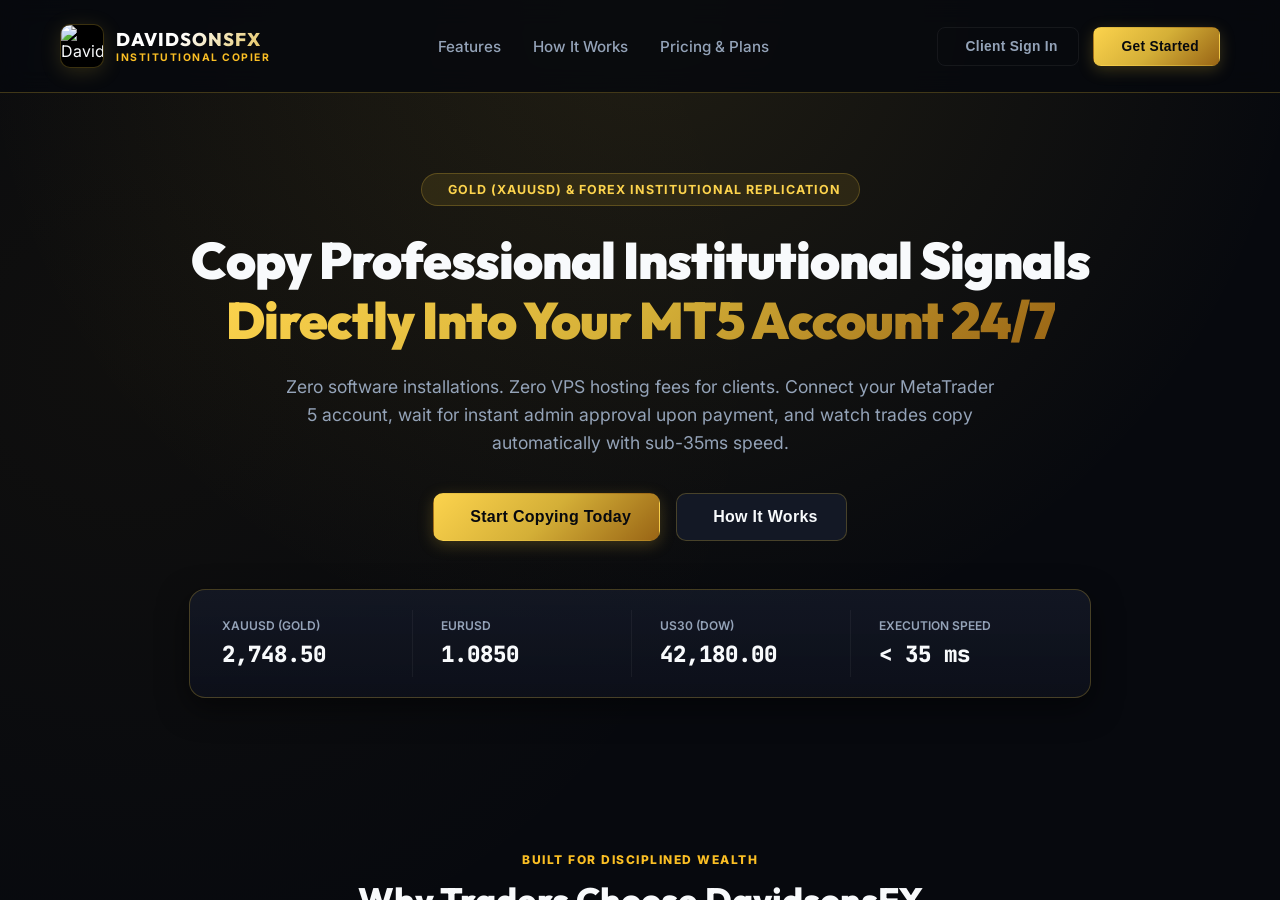
==== index.html @ 26f81b42 "Expose website files at repository root with vercel.json for 1-click Vercel hosting" ====
<!DOCTYPE html>
<html lang="en">
<head>
  <meta charset="UTF-8">
  <meta name="viewport" content="width=device-width, initial-scale=1.0">
  <title>DAVIDSONSFX TRADING COPIER — Institutional Cloud MT5 Copy Trading</title>
  <link rel="icon" type="image/jpeg" href="https://i.postimg.cc/MKxtsFdV/Whats-App-Image-2026-07-01-at-12-51-50.jpg">
  <link rel="stylesheet" href="css/style.css">
  <link rel="preconnect" href="https://fonts.googleapis.com">
  <link rel="preconnect" href="https://fonts.gstatic.com" crossorigin>
  <link href="https://fonts.googleapis.com/css2?family=Inter:wght@300;400;500;600;700&family=Outfit:wght@500;600;700;800;900&family=JetBrains+Mono:wght@400;500;600;700&display=swap" rel="stylesheet">
  <!-- Lucide Icons -->
  <script src="https://unpkg.com/lucide@latest"></script>
</head>
<body>

  <!-- ==================== VIEW 1: PUBLIC LANDING PAGE ==================== -->
  <div id="view-landing" class="page-view active">
    <!-- Navbar -->
    <header class="landing-nav">
      <div class="nav-brand">
        <img src="https://i.postimg.cc/MKxtsFdV/Whats-App-Image-2026-07-01-at-12-51-50.jpg" alt="DavidsonsFX" class="brand-logo-img">
        <div class="brand-text">
          <h2>DAVIDSONSFX</h2>
          <span>INSTITUTIONAL COPIER</span>
        </div>
      </div>
      <div class="nav-links">
        <a href="#features">Features</a>
        <a href="#how-it-works">How It Works</a>
        <a href="#pricing">Pricing & Plans</a>
      </div>
      <div class="nav-auth-actions">
        <button class="btn btn-outline" onclick="openAuthModal('login')">
          <i data-lucide="log-in"></i> Client Sign In
        </button>
        <button class="btn btn-primary" onclick="openAuthModal('register')">
          <i data-lucide="user-plus"></i> Get Started
        </button>
      </div>
    </header>

    <!-- Hero Section -->
    <section class="hero-section">
      <div class="hero-badge">
        <i data-lucide="sparkles"></i> 
        <span>GOLD (XAUUSD) & FOREX INSTITUTIONAL REPLICATION</span>
      </div>
      <h1 class="hero-title">
        Copy Professional Institutional Signals <br>
        <span class="gold-gradient-text">Directly Into Your MT5 Account 24/7</span>
      </h1>
      <p class="hero-subtitle">
        Zero software installations. Zero VPS hosting fees for clients. Connect your MetaTrader 5 account, wait for instant admin approval upon payment, and watch trades copy automatically with sub-35ms speed.
      </p>

      <div class="hero-cta-group">
        <button class="btn btn-primary btn-lg" onclick="openAuthModal('register')">
          <i data-lucide="zap"></i> Start Copying Today
        </button>
        <button class="btn btn-secondary btn-lg" onclick="document.getElementById('how-it-works').scrollIntoView({behavior: 'smooth'})">
          <i data-lucide="info"></i> How It Works
        </button>
      </div>

      <!-- Live Gold & Forex Bar -->
      <div class="landing-ticker">
        <div class="ticker-box">
          <span class="ticker-label text-gold">XAUUSD (GOLD)</span>
          <span class="ticker-val" id="landing-gold">2,748.50</span>
        </div>
        <div class="ticker-box">
          <span class="ticker-label">EURUSD</span>
          <span class="ticker-val" id="landing-eur">1.0850</span>
        </div>
        <div class="ticker-box">
          <span class="ticker-label">US30 (DOW)</span>
          <span class="ticker-val" id="landing-us30">42,180.00</span>
        </div>
        <div class="ticker-box">
          <span class="ticker-label">EXECUTION SPEED</span>
          <span class="ticker-val text-emerald">&lt; 35 ms</span>
        </div>
      </div>
    </section>

    <!-- Features Section -->
    <section id="features" class="landing-section">
      <div class="section-header">
        <span class="section-tag">BUILT FOR DISCIPLINED WEALTH</span>
        <h2>Why Traders Choose DavidsonsFX Copier</h2>
        <p>Institutional execution standards tailored for private subscribers and VIP traders.</p>
      </div>

      <div class="features-grid">
        <div class="feature-card">
          <div class="feature-icon gold"><i data-lucide="crosshair"></i></div>
          <h3>Gold (XAUUSD) Specialization</h3>
          <p>Master trades engineered on Smart Money Concepts (SMC), institutional liquidity grabs, and London/NY high-volume session sweeps.</p>
        </div>

        <div class="feature-card">
          <div class="feature-icon emerald"><i data-lucide="cloud-lightning"></i></div>
          <h3>100% Zero-Install Cloud</h3>
          <p>No need to keep your laptop or phone on. Our cloud engine maintains 24/7 direct socket execution with your broker terminal.</p>
        </div>

        <div class="feature-card">
          <div class="feature-icon cyan"><i data-lucide="shield-check"></i></div>
          <h3>AES-256 Military Encryption</h3>
          <p>Your trading credentials are encrypted with AES-256 Fernet GCM. Your passwords remain confidential and strictly protected at rest.</p>
        </div>

        <div class="feature-card">
          <div class="feature-icon purple"><i data-lucide="sliders"></i></div>
          <h3>Proportional Lot Risk</h3>
          <p>Automatic balance-ratio and equity-ratio scaling. Whether you have $200 or $50,000, lot sizes scale proportionally to protect capital.</p>
        </div>
      </div>
    </section>

    <!-- How It Works Section -->
    <section id="how-it-works" class="landing-section bg-alt">
      <div class="section-header">
        <span class="section-tag">SIMPLE 3-STEP JOURNEY</span>
        <h2>How to Connect & Begin Copying</h2>
      </div>

      <div class="steps-grid">
        <div class="step-card">
          <div class="step-num">01</div>
          <h3>Create Your Account</h3>
          <p>Register on the DavidsonsFX Copier portal with your email and phone or Telegram handle.</p>
        </div>

        <div class="step-card">
          <div class="step-num">02</div>
          <h3>Submit MT5 & Payment</h3>
          <p>Enter your MT5 Login number, broker server, and your payment transaction reference (M-Pesa / USDT / Card).</p>
        </div>

        <div class="step-card">
          <div class="step-num">03</div>
          <h3>Admin Approval & Live Copy</h3>
          <p>Admin confirms your payment, binds your account to the Master, and copying starts instantly!</p>
        </div>
      </div>
    </section>

    <!-- Pricing Section -->
    <section id="pricing" class="landing-section">
      <div class="section-header">
        <span class="section-tag">TRANSPARENT SUBSCRIPTION</span>
        <h2>VIP Copier Access Plans</h2>
      </div>

      <div class="pricing-grid">
        <div class="pricing-card">
          <div class="pricing-badge">POPULAR</div>
          <h3>Monthly VIP Pass</h3>
          <div class="price-amount">$50 <span>/ month</span></div>
          <p class="price-desc">Full 24/7 cloud trade replication on Gold and major FX pairs.</p>
          <ul class="price-features">
            <li><i data-lucide="check"></i> 1 Live MT5 Trading Account</li>
            <li><i data-lucide="check"></i> Sub-35ms Ultra Low Latency</li>
            <li><i data-lucide="check"></i> Automated Proportional Equity Sizing</li>
            <li><i data-lucide="check"></i> Stop Loss & Take Profit Synchronization</li>
            <li><i data-lucide="check"></i> Priority Telegram Support</li>
          </ul>
          <button class="btn btn-primary btn-block" onclick="openAuthModal('register')">
            Subscribe & Connect Account
          </button>
        </div>
      </div>
    </section>

    <!-- Footer -->
    <footer class="landing-footer">
      <div class="footer-content" style="display: flex; align-items: center; justify-content: center; gap: 12px; flex-wrap: wrap;">
        <img src="https://i.postimg.cc/MKxtsFdV/Whats-App-Image-2026-07-01-at-12-51-50.jpg" alt="DavidsonsFX" style="width: 28px; height: 28px; border-radius: 50%; border: 1px solid var(--border-gold); object-fit: cover;">
        <p>&copy; 2026 DAVIDSONSFX TRADING. All rights reserved. High-Speed Cloud MT5 Trade Copier.</p>
      </div>
    </footer>
  </div>

  <!-- ==================== VIEW 2: AUTHENTICATED PORTAL (CLIENT & ADMIN) ==================== -->
  <div id="view-dashboard" class="page-view">
    <div class="app-container">
      <!-- Sidebar Navigation -->
      <aside class="sidebar">
        <div class="brand">
          <img src="https://i.postimg.cc/MKxtsFdV/Whats-App-Image-2026-07-01-at-12-51-50.jpg" alt="DavidsonsFX" class="brand-logo-img">
          <div class="brand-text">
            <h2>DAVIDSONSFX</h2>
            <span id="role-badge-text">PORTAL</span>
          </div>
        </div>

        <div class="vip-badge-pill" id="sidebar-pill">
          <i data-lucide="shield-check"></i>
          <span id="sidebar-pill-text">VIP SUBSCRIBER</span>
        </div>

        <!-- Dynamic Menu Items -->
        <nav class="nav-menu" id="nav-menu-container">
          <!-- Populated by JS based on role (Admin vs Client) -->
        </nav>

        <div class="server-status-card">
          <div class="status-indicator">
            <span class="pulse-dot" id="ws-pulse"></span>
            <span id="ws-status-text">Cloud Engine Online</span>
          </div>
          <div class="latency-stat">
            <span>User:</span>
            <strong id="user-display-name">--</strong>
          </div>
          <button class="btn-sm btn-outline mt-2" onclick="logoutUser()">
            <i data-lucide="log-out"></i> Sign Out
          </button>
        </div>
      </aside>

      <!-- Main Dashboard Content -->
      <main class="main-content">
        <!-- Live Market Ticker -->
        <div class="gold-ticker-bar">
          <div class="ticker-item">
            <span class="ticker-sym text-gold">XAUUSD</span>
            <span class="ticker-price ticker-highlight" id="ticker-gold">--</span>
          </div>
          <div class="ticker-item">
            <span class="ticker-sym">EURUSD</span>
            <span class="ticker-price" id="ticker-eur">--</span>
          </div>
          <div class="ticker-item">
            <span class="ticker-sym">US30</span>
            <span class="ticker-price" id="ticker-us30">--</span>
          </div>
          <div class="ticker-item" style="margin-left: auto;">
            <span class="badge badge-gold" id="portal-role-tag">CLIENT ACCOUNT</span>
          </div>
        </div>

        <!-- Dynamic Top Header -->
        <header class="top-header">
          <div class="page-title">
            <h1 id="page-title-text">Trading Copier Dashboard</h1>
            <p id="page-subtitle-text">Manage your connected MT5 account and live performance</p>
          </div>
          <div class="header-actions" id="header-actions-container">
            <!-- Populated dynamically -->
          </div>
        </header>

        <!-- ==================== CLIENT SPECIFIC TAB ==================== -->
        <section class="tab-pane active" id="tab-client-home">
          <!-- Pending Approval Alert (Shown when account is submitted and awaiting payment/admin approval) -->
          <div class="alert-banner amber" id="client-pending-banner" style="display: none;">
            <div class="alert-icon"><i data-lucide="clock"></i></div>
            <div class="alert-body">
              <h4>Account Awaiting Admin Approval & Payment Verification</h4>
              <p>Your MT5 trading account has been registered and is pending approval by DavidsonsFX Admin. Copying will activate automatically as soon as payment is verified.</p>
              <div class="payment-instructions">
                <strong>Accepted Payment Methods:</strong>
                <span>M-Pesa / Tigo Pesa: <code>+255 7XX XXX XXX</code></span>
                <span>USDT (TRC-20): <code>TXxxxxxxxxxxxxxxxxxxxxxxxxxxxx</code></span>
              </div>
            </div>
          </div>

          <!-- Active Approved Banner (Shown when live) -->
          <div class="alert-banner emerald" id="client-active-banner" style="display: none;">
            <div class="alert-icon"><i data-lucide="check-circle-2"></i></div>
            <div class="alert-body">
              <h4>Live Copying Active</h4>
              <p>Your MT5 account is verified, approved, and actively replicating trades from the Master Signal Provider 24/7.</p>
            </div>
          </div>

          <!-- Client Account Status Card -->
          <div class="content-row">
            <div class="panel flex-2">
              <div class="panel-header">
                <div class="panel-title">
                  <i data-lucide="wallet"></i>
                  <h3>My Connected MT5 Trading Account</h3>
                </div>
                <button class="btn btn-primary btn-sm" id="btn-client-connect" onclick="openAddAccountModal()">
                  <i data-lucide="link"></i> Connect MT5 Account
                </button>
              </div>

              <div id="client-account-details">
                <p class="text-muted py-4 text-center">No trading account connected yet. Click <strong>"Connect MT5 Account"</strong> above to start.</p>
              </div>
            </div>

            <!-- Client Risk Settings Summary -->
            <div class="panel flex-1">
              <div class="panel-header">
                <div class="panel-title">
                  <i data-lucide="shield"></i>
                  <h3>Risk Protection</h3>
                </div>
              </div>
              <div class="risk-info-list" id="client-risk-summary">
                <div class="risk-info-item">
                  <span>Risk Mode</span>
                  <strong class="text-gold">Proportional Equity Ratio</strong>
                </div>
                <div class="risk-info-item">
                  <span>Max Slippage</span>
                  <strong>3.0 Pips</strong>
                </div>
                <div class="risk-info-item">
                  <span>Max Spread</span>
                  <strong>5.0 Pips</strong>
                </div>
                <div class="risk-info-item">
                  <span>Status</span>
                  <strong id="client-status-pill" class="text-muted">Not Connected</strong>
                </div>
              </div>
            </div>
          </div>

          <!-- Client Recent Copied Trades -->
          <div class="panel mt-4">
            <div class="panel-header">
              <div class="panel-title">
                <i data-lucide="arrow-left-right"></i>
                <h3>My Replicated Trades</h3>
              </div>
              <button class="btn-sm btn-outline" onclick="loadActivePositions()">Refresh</button>
            </div>
            <div class="table-responsive">
              <table class="data-table">
                <thead>
                  <tr>
                    <th>Ticket</th>
                    <th>Symbol</th>
                    <th>Type</th>
                    <th>Volume</th>
                    <th>Open Price</th>
                    <th>Open Time</th>
                    <th>Status</th>
                  </tr>
                </thead>
                <tbody id="tbody-client-trades">
                  <tr><td colspan="7" class="text-center text-muted py-4">No active open positions.</td></tr>
                </tbody>
              </table>
            </div>
          </div>
        </section>

        <!-- ==================== ADMIN SPECIFIC TABS ==================== -->
        <!-- ADMIN TAB: PENDING APPROVALS QUEUE -->
        <section class="tab-pane" id="tab-admin-pending">
          <div class="panel">
            <div class="panel-header">
              <div class="panel-title">
                <i data-lucide="user-check"></i>
                <h3>Pending Subscriber Approval Queue</h3>
              </div>
              <button class="btn-sm btn-outline" onclick="loadPendingAccounts()">Refresh Queue</button>
            </div>
            <p class="panel-subtitle">
              Subscribers who have registered and submitted their MT5 account credentials with payment references. Review and click <strong>"Approve & Connect"</strong> to activate live trade copying.
            </p>
            <div class="table-responsive">
              <table class="data-table">
                <thead>
                  <tr>
                    <th>Client Name / Label</th>
                    <th>MT5 Login</th>
                    <th>Server</th>
                    <th>Payment Method</th>
                    <th>Payment Reference / TxID</th>
                    <th>Telegram / Contact</th>
                    <th>Balance</th>
                    <th>Action</th>
                  </tr>
                </thead>
                <tbody id="tbody-admin-pending">
                  <tr><td colspan="8" class="text-center text-muted py-4">No pending accounts in queue.</td></tr>
                </tbody>
              </table>
            </div>
          </div>
        </section>

        <!-- ADMIN TAB: ALL FOLLOWERS -->
        <section class="tab-pane" id="tab-admin-followers">
          <div class="panel">
            <div class="panel-header">
              <div class="panel-title">
                <i data-lucide="users"></i>
                <h3>All Follower MT5 Accounts</h3>
              </div>
              <button class="btn btn-primary" onclick="openAddAccountModal()">
                <i data-lucide="plus"></i> Add Account Directly
              </button>
            </div>
            <div class="table-responsive">
              <table class="data-table">
                <thead>
                  <tr>
                    <th>Account Label</th>
                    <th>MT5 Login</th>
                    <th>Server</th>
                    <th>Balance / Equity</th>
                    <th>Approval Status</th>
                    <th>Connection</th>
                    <th>Actions</th>
                  </tr>
                </thead>
                <tbody id="tbody-admin-followers">
                  <tr><td colspan="7" class="text-center text-muted py-4">Loading accounts...</td></tr>
                </tbody>
              </table>
            </div>
          </div>
        </section>

        <!-- ADMIN TAB: MASTER ACCOUNTS -->
        <section class="tab-pane" id="tab-admin-master">
          <div class="panel">
            <div class="panel-header">
              <div class="panel-title">
                <i data-lucide="award"></i>
                <h3>Master Signal Provider Account</h3>
              </div>
              <button class="btn btn-primary" onclick="openAddMasterModal()">
                <i data-lucide="plus"></i> Register Master MT5
              </button>
            </div>
            <div class="table-responsive">
              <table class="data-table">
                <thead>
                  <tr>
                    <th>Master Name</th>
                    <th>Login</th>
                    <th>Server</th>
                    <th>Balance</th>
                    <th>Equity</th>
                    <th>Status</th>
                    <th>Actions</th>
                  </tr>
                </thead>
                <tbody id="tbody-admin-master">
                  <tr><td colspan="7" class="text-center text-muted py-4">No master registered.</td></tr>
                </tbody>
              </table>
            </div>
          </div>
        </section>

        <!-- ADMIN TAB: AUDIT LOGS -->
        <section class="tab-pane" id="tab-admin-logs">
          <div class="panel">
            <div class="panel-header">
              <div class="panel-title">
                <i data-lucide="activity"></i>
                <h3>Global Execution Audit Trail</h3>
              </div>
              <button class="btn-sm btn-outline" onclick="loadTradeLogs()">Refresh Logs</button>
            </div>
            <div class="table-responsive">
              <table class="data-table">
                <thead>
                  <tr>
                    <th>Time</th>
                    <th>Master #</th>
                    <th>Slave #</th>
                    <th>Action</th>
                    <th>Symbol</th>
                    <th>Master Lot</th>
                    <th>Slave Lot</th>
                    <th>Latency</th>
                    <th>Slippage</th>
                    <th>Status</th>
                  </tr>
                </thead>
                <tbody id="tbody-trade-logs">
                  <tr><td colspan="10" class="text-center text-muted py-4">No trade logs recorded yet.</td></tr>
                </tbody>
              </table>
            </div>
          </div>
        </section>
      </main>
    </div>
  </div>

  <!-- ==================== MODAL: AUTH (LOGIN / REGISTER) ==================== -->
  <div class="modal-backdrop" id="modal-auth">
    <div class="modal">
      <div class="modal-header" style="flex-direction: column; align-items: center; position: relative; text-align: center; padding-top: 1.5rem;">
        <button class="modal-close" onclick="closeAuthModal()" style="position: absolute; right: 1rem; top: 1rem;">&times;</button>
        <img src="https://i.postimg.cc/MKxtsFdV/Whats-App-Image-2026-07-01-at-12-51-50.jpg" alt="DavidsonsFX Logo" style="width: 58px; height: 58px; border-radius: 12px; object-fit: cover; border: 2px solid var(--border-gold); box-shadow: var(--shadow-gold); margin-bottom: 8px;">
        <h3 id="auth-modal-title" style="margin: 0; font-family: var(--font-heading); font-size: 1.25rem;">Subscriber Sign In</h3>
      </div>

      <div class="auth-tabs">
        <button class="auth-tab-btn active" id="tab-btn-login" onclick="switchAuthTab('login')">Sign In</button>
        <button class="auth-tab-btn" id="tab-btn-register" onclick="switchAuthTab('register')">Create Account</button>
      </div>

      <!-- Login Form -->
      <form id="form-login" onsubmit="handleLoginSubmit(event)">
        <div class="modal-body">
          <div class="form-group">
            <label>Username</label>
            <input type="text" id="login-username" class="form-control" placeholder="Enter your username" required>
          </div>
          <div class="form-group">
            <label>Password</label>
            <input type="password" id="login-password" class="form-control" placeholder="Enter your password" required>
          </div>
        </div>
        <div class="modal-footer">
          <button type="submit" class="btn btn-primary btn-block" id="btn-login-submit">
            Sign In to Dashboard
          </button>
        </div>
      </form>

      <!-- Register Form -->
      <form id="form-register" style="display: none;" onsubmit="handleRegisterSubmit(event)">
        <div class="modal-body">
          <div class="form-group">
            <label>Full Name</label>
            <input type="text" id="reg-fullname" class="form-control" placeholder="e.g. John Davidson" required>
          </div>
          <div class="form-group">
            <label>Email Address</label>
            <input type="email" id="reg-email" class="form-control" placeholder="john@example.com" required>
          </div>
          <div class="form-group">
            <label>Username</label>
            <input type="text" id="reg-username" class="form-control" placeholder="Choose a username" required>
          </div>
          <div class="form-row">
            <div class="form-group">
              <label>Phone / WhatsApp</label>
              <input type="text" id="reg-phone" class="form-control" placeholder="+255 7XX XXX XXX">
            </div>
            <div class="form-group">
              <label>Telegram Handle</label>
              <input type="text" id="reg-telegram" class="form-control" placeholder="@username">
            </div>
          </div>
          <div class="form-group">
            <label>Password</label>
            <input type="password" id="reg-password" class="form-control" placeholder="Create a strong password" required>
          </div>
        </div>
        <div class="modal-footer">
          <button type="submit" class="btn btn-primary btn-block" id="btn-register-submit">
            Create Account & Proceed
          </button>
        </div>
      </form>
    </div>
  </div>

  <!-- ==================== MODAL: CONNECT FOLLOWER MT5 ACCOUNT ==================== -->
  <div class="modal-backdrop" id="modal-add-account">
    <div class="modal modal-lg">
      <div class="modal-header">
        <h3>Connect Your MetaTrader 5 Account</h3>
        <button class="modal-close" onclick="closeAddAccountModal()">&times;</button>
      </div>
      <form id="form-add-account" onsubmit="submitAddAccount(event)">
        <div class="modal-body">
          <div class="form-row">
            <div class="form-group">
              <label>Account Label</label>
              <input type="text" id="acc-name" class="form-control" placeholder="e.g. Exness Gold VIP" required>
            </div>
            <div class="form-group">
              <label>MT5 Login Number</label>
              <input type="number" id="acc-login" class="form-control" placeholder="e.g. 50123456" required>
            </div>
          </div>

          <div class="form-row">
            <div class="form-group">
              <label>MT5 Master Password</label>
              <input type="password" id="acc-password" class="form-control" placeholder="Trading password" required>
              <small class="form-hint">Stored with AES-256 Fernet GCM encryption.</small>
            </div>
            <div class="form-group">
              <label>Broker Server Name</label>
              <input type="text" id="acc-server" class="form-control" placeholder="e.g. Exness-Real7" required>
            </div>
          </div>

          <hr style="border-color: var(--border-gold); margin: 6px 0;">

          <!-- Payment Verification Details -->
          <div class="form-row">
            <div class="form-group">
              <label>Payment Method Used</label>
              <select id="acc-payment-method" class="form-control">
                <option value="M-Pesa">M-Pesa / Mobile Money</option>
                <option value="Tigo Pesa">Tigo Pesa</option>
                <option value="USDT TRC20">USDT (TRC-20)</option>
                <option value="Bank Transfer">Direct Bank Transfer</option>
                <option value="Admin Exemption">Admin Free / VIP Exemption</option>
              </select>
            </div>
            <div class="form-group">
              <label>Payment Reference / Transaction ID</label>
              <input type="text" id="acc-payment-ref" class="form-control" placeholder="e.g. 9JA2847529 or TxID" required>
              <small class="form-hint">Admin will verify this code to activate copying.</small>
            </div>
          </div>

          <div class="form-group">
            <label>Telegram Handle (for instant approval notification)</label>
            <input type="text" id="acc-telegram" class="form-control" placeholder="@yourusername">
          </div>
        </div>
        <div class="modal-footer">
          <button type="button" class="btn btn-outline" onclick="closeAddAccountModal()">Cancel</button>
          <button type="submit" class="btn btn-primary" id="btn-save-account">
            <i data-lucide="send"></i> Submit Account for Approval
          </button>
        </div>
      </form>
    </div>
  </div>

  <!-- ==================== MODAL: ADD MASTER MT5 ACCOUNT ==================== -->
  <div class="modal-backdrop" id="modal-add-master">
    <div class="modal">
      <div class="modal-header">
        <h3>Register Master MT5 Account</h3>
        <button class="modal-close" onclick="closeAddMasterModal()">&times;</button>
      </div>
      <form id="form-add-master" onsubmit="submitAddMaster(event)">
        <div class="modal-body">
          <div class="form-group">
            <label>Master Provider Name</label>
            <input type="text" id="master-name" class="form-control" placeholder="e.g. DavidsonsFX Primary Gold" required>
          </div>
          <div class="form-group">
            <label>Master MT5 Login Number</label>
            <input type="number" id="master-login" class="form-control" placeholder="e.g. 10293847" required>
          </div>
          <div class="form-group">
            <label>Master Trading Password (Optional for live balance sync)</label>
            <input type="password" id="master-password" class="form-control" placeholder="Leave blank if using EA signal only">
          </div>
          <div class="form-group">
            <label>Broker Server Name</label>
            <input type="text" id="master-server" class="form-control" placeholder="e.g. Exness-Real7" required>
          </div>
        </div>
        <div class="modal-footer">
          <button type="button" class="btn btn-outline" onclick="closeAddMasterModal()">Cancel</button>
          <button type="submit" class="btn btn-primary" id="btn-save-master">
            <i data-lucide="check"></i> Save Master Account
          </button>
        </div>
      </form>
    </div>
  </div>

  <!-- ==================== MODAL: RISK SETTINGS ==================== -->
  <div class="modal-backdrop" id="modal-settings">
    <div class="modal modal-lg">
      <div class="modal-header">
        <h3>DavidsonsFX Risk Settings</h3>
        <button class="modal-close" onclick="closeSettingsModal()">&times;</button>
      </div>
      <form id="form-copier-settings" onsubmit="submitSettings(event)">
        <input type="hidden" id="setting-slave-id">
        <div class="modal-body">
          <div class="form-row">
            <div class="form-group">
              <label>Risk Mode</label>
              <select id="set-risk-mode" class="form-control">
                <option value="EQUITY_RATIO">Proportional Equity Ratio (Recommended)</option>
                <option value="BALANCE_RATIO">Proportional Balance Ratio</option>
                <option value="LOT_MULTIPLIER">Lot Multiplier</option>
                <option value="FIXED_LOT">Fixed Static Lot</option>
                <option value="RISK_PERCENT">Risk Percentage per Trade</option>
              </select>
            </div>
            <div class="form-group">
              <label>Lot Multiplier</label>
              <input type="number" id="set-multiplier" class="form-control" value="1.0" step="0.1">
            </div>
          </div>

          <div class="form-row">
            <div class="form-group">
              <label>Fixed Lot (if Fixed Mode)</label>
              <input type="number" id="set-fixed-lot" class="form-control" value="0.01" step="0.01">
            </div>
            <div class="form-group">
              <label>Max Allowed Lot</label>
              <input type="number" id="set-max-lot" class="form-control" value="20.0" step="0.1">
            </div>
          </div>

          <div class="form-row">
            <div class="form-group">
              <label>Max Slippage (Pips)</label>
              <input type="number" id="set-max-slippage" class="form-control" value="3.0" step="0.1">
            </div>
            <div class="form-group">
              <label>Max Spread (Pips)</label>
              <input type="number" id="set-max-spread" class="form-control" value="5.0" step="0.1">
            </div>
          </div>

          <div class="checkbox-group">
            <label class="checkbox-label">
              <input type="checkbox" id="set-copy-sl" checked>
              <span>Copy Stop Loss</span>
            </label>
            <label class="checkbox-label">
              <input type="checkbox" id="set-copy-tp" checked>
              <span>Copy Take Profit</span>
            </label>
            <label class="checkbox-label">
              <input type="checkbox" id="set-invert">
              <span>Invert Trades (Reverse BUY &harr; SELL)</span>
            </label>
          </div>
        </div>
        <div class="modal-footer">
          <button type="button" class="btn btn-outline" onclick="closeSettingsModal()">Cancel</button>
          <button type="submit" class="btn btn-primary">Save Settings</button>
        </div>
      </form>
    </div>
  </div>

  <script src="js/app.js"></script>
</body>
</html>
---- css/style.css ----
:root {
  /* DavidsonsFX Signature Obsidian & Metallic Gold Palette */
  --bg-main: #07090e;
  --bg-secondary: #0b0e17;
  --bg-sidebar: #0a0d14;
  --bg-card: #101420;
  --bg-card-hover: #151a2a;
  
  --border-subtle: rgba(255, 255, 255, 0.06);
  --border-gold: rgba(212, 175, 55, 0.28);
  --border-gold-bright: rgba(245, 197, 66, 0.6);

  --text-main: #f8fafc;
  --text-muted: #94a3b8;
  --text-dim: #64748b;
  --text-gold: #e6ca65;

  /* Metallic Golds */
  --gold-50: #fffbeb;
  --gold-100: #fef3c7;
  --gold-300: #fcd34d;
  --gold-400: #fbbf24;
  --gold-500: #d4af37;
  --gold-600: #b8860b;
  --gold-700: #92400e;

  /* Gradients */
  --gradient-gold: linear-gradient(135deg, #fcd34d 0%, #d4af37 50%, #996515 100%);
  --gradient-gold-hover: linear-gradient(135deg, #fef08a 0%, #eab308 50%, #a16207 100%);
  --gradient-card: linear-gradient(180deg, rgba(21, 26, 40, 0.8) 0%, rgba(13, 16, 26, 0.95) 100%);
  --gradient-gold-subtle: linear-gradient(135deg, rgba(212, 175, 55, 0.12) 0%, rgba(153, 101, 21, 0.03) 100%);

  /* Trading Status */
  --emerald: #10b981;
  --emerald-bg: rgba(16, 185, 129, 0.12);
  --rose: #f43f5e;
  --rose-bg: rgba(244, 63, 94, 0.12);
  --amber: #f59e0b;
  --cyan: #06b6d4;

  --shadow-gold: 0 4px 20px rgba(212, 175, 55, 0.18);
  --shadow-card: 0 10px 30px rgba(0, 0, 0, 0.5);

  --font-sans: 'Inter', -apple-system, BlinkMacSystemFont, sans-serif;
  --font-heading: 'Outfit', sans-serif;
  --font-mono: 'JetBrains Mono', monospace;
  --radius-sm: 6px;
  --radius: 12px;
  --radius-lg: 16px;
}

* {
  box-sizing: border-box;
  margin: 0;
  padding: 0;
}

body {
  background-color: var(--bg-main);
  background-image: 
    radial-gradient(circle at 15% 15%, rgba(212, 175, 55, 0.05) 0%, transparent 40%),
    radial-gradient(circle at 85% 85%, rgba(184, 134, 11, 0.04) 0%, transparent 40%);
  color: var(--text-main);
  font-family: var(--font-sans);
  height: 100vh;
  overflow: hidden;
  -webkit-font-smoothing: antialiased;
}

.app-container {
  display: flex;
  height: 100vh;
}

/* ==================== SIDEBAR ==================== */
.sidebar {
  width: 270px;
  background-color: var(--bg-sidebar);
  border-right: 1px solid var(--border-gold);
  display: flex;
  flex-direction: column;
  padding: 24px 16px;
  gap: 20px;
  position: relative;
  z-index: 10;
}

.brand {
  display: flex;
  align-items: center;
  gap: 12px;
  padding: 4px 8px 16px 8px;
  border-bottom: 1px solid rgba(212, 175, 55, 0.15);
}

.brand-logo-img {
  width: 44px;
  height: 44px;
  border-radius: 10px;
  object-fit: cover;
  border: 1px solid var(--border-gold);
  box-shadow: var(--shadow-gold);
  background: #000;
}

.brand-icon {
  width: 44px;
  height: 44px;
  background: var(--gradient-gold);
  border-radius: 10px;
  display: flex;
  align-items: center;
  justify-content: center;
  color: #07090e;
  box-shadow: var(--shadow-gold);
  border: 1px solid rgba(255, 255, 255, 0.3);
}

.brand-text h2 {
  font-family: var(--font-heading);
  font-size: 1.15rem;
  font-weight: 800;
  letter-spacing: 1px;
  color: #fff;
  text-transform: uppercase;
  background: linear-gradient(135deg, #ffffff 40%, #e2c054 100%);
  -webkit-background-clip: text;
  -webkit-text-fill-color: transparent;
}

.brand-text span {
  font-size: 0.65rem;
  font-weight: 700;
  color: var(--gold-400);
  letter-spacing: 1.5px;
  text-transform: uppercase;
  display: block;
}

.vip-badge-pill {
  display: inline-flex;
  align-items: center;
  gap: 6px;
  background: rgba(212, 175, 55, 0.1);
  border: 1px solid rgba(212, 175, 55, 0.3);
  color: var(--gold-300);
  padding: 4px 10px;
  border-radius: 20px;
  font-size: 0.7rem;
  font-weight: 600;
  letter-spacing: 0.5px;
  margin: 0 4px;
}

.vip-badge-pill i { width: 12px; height: 12px; }

.nav-menu {
  display: flex;
  flex-direction: column;
  gap: 6px;
  flex: 1;
}

.nav-item {
  display: flex;
  align-items: center;
  gap: 12px;
  padding: 12px 14px;
  background: transparent;
  border: none;
  border-radius: var(--radius);
  color: var(--text-muted);
  font-size: 0.88rem;
  font-weight: 500;
  cursor: pointer;
  transition: all 0.2s ease;
  text-align: left;
}

.nav-item:hover {
  background-color: rgba(212, 175, 55, 0.06);
  color: var(--gold-300);
  transform: translateX(2px);
}

.nav-item.active {
  background: var(--gradient-gold-subtle);
  color: var(--gold-300);
  border-left: 3px solid var(--gold-400);
  font-weight: 600;
  box-shadow: inset 0 0 15px rgba(212, 175, 55, 0.05);
}

.nav-item i {
  width: 18px;
  height: 18px;
}

.server-status-card {
  background: var(--gradient-card);
  border: 1px solid var(--border-gold);
  border-radius: var(--radius);
  padding: 14px;
  display: flex;
  flex-direction: column;
  gap: 8px;
  font-size: 0.8rem;
  box-shadow: var(--shadow-card);
}

.status-indicator {
  display: flex;
  align-items: center;
  gap: 8px;
  font-weight: 600;
  color: var(--emerald);
}

.pulse-dot {
  width: 8px;
  height: 8px;
  background-color: var(--emerald);
  border-radius: 50%;
  box-shadow: 0 0 8px var(--emerald);
  animation: pulse 2s infinite;
}

@keyframes pulse {
  0% { transform: scale(0.95); box-shadow: 0 0 0 0 rgba(16, 185, 129, 0.7); }
  70% { transform: scale(1); box-shadow: 0 0 0 8px rgba(16, 185, 129, 0); }
  100% { transform: scale(0.95); box-shadow: 0 0 0 0 rgba(16, 185, 129, 0); }
}

.latency-stat {
  display: flex;
  justify-content: space-between;
  color: var(--text-muted);
}

.latency-stat strong {
  font-family: var(--font-mono);
  color: var(--gold-300);
}

/* ==================== MAIN CONTENT ==================== */
.main-content {
  flex: 1;
  display: flex;
  flex-direction: column;
  overflow-y: auto;
  padding: 24px 36px;
  gap: 22px;
}

/* Gold Ticker Bar */
.gold-ticker-bar {
  display: flex;
  align-items: center;
  gap: 20px;
  background: rgba(16, 20, 32, 0.7);
  backdrop-filter: blur(8px);
  border: 1px solid var(--border-gold);
  border-radius: var(--radius);
  padding: 8px 18px;
  font-size: 0.8rem;
  overflow-x: auto;
}

.ticker-item {
  display: flex;
  align-items: center;
  gap: 8px;
  white-space: nowrap;
}

.ticker-sym {
  font-weight: 700;
  color: var(--text-main);
  letter-spacing: 0.5px;
}

.ticker-price {
  font-family: var(--font-mono);
  font-weight: 600;
}

.ticker-highlight {
  color: var(--gold-400);
  background: rgba(212, 175, 55, 0.12);
  padding: 2px 8px;
  border-radius: 4px;
  border: 1px solid rgba(212, 175, 55, 0.2);
}

/* Top Header */
.top-header {
  display: flex;
  justify-content: space-between;
  align-items: center;
}

.page-title h1 {
  font-family: var(--font-heading);
  font-size: 1.7rem;
  font-weight: 800;
  letter-spacing: -0.5px;
  background: linear-gradient(135deg, #ffffff 60%, #e2c054 100%);
  -webkit-background-clip: text;
  -webkit-text-fill-color: transparent;
}

.page-title p {
  color: var(--text-muted);
  font-size: 0.85rem;
  margin-top: 4px;
}

.header-actions {
  display: flex;
  gap: 12px;
}

/* ==================== BUTTONS ==================== */
.btn {
  display: inline-flex;
  align-items: center;
  gap: 8px;
  padding: 11px 20px;
  border-radius: 8px;
  font-size: 0.86rem;
  font-weight: 600;
  cursor: pointer;
  border: 1px solid transparent;
  transition: all 0.2s ease;
  letter-spacing: 0.3px;
}

.btn-primary {
  background: var(--gradient-gold);
  color: #07090e;
  box-shadow: 0 4px 15px rgba(212, 175, 55, 0.25);
  font-weight: 700;
}

.btn-primary:hover {
  background: var(--gradient-gold-hover);
  box-shadow: 0 6px 22px rgba(212, 175, 55, 0.4);
  transform: translateY(-1px);
}

.btn-secondary {
  background: rgba(21, 26, 40, 0.9);
  color: var(--text-main);
  border: 1px solid var(--border-gold);
}

.btn-secondary:hover {
  background: rgba(28, 35, 54, 0.95);
  border-color: var(--gold-400);
}

.btn-success { background: var(--emerald); color: #fff; }
.btn-warning { background: var(--gradient-gold); color: #07090e; font-weight: 700; }
.btn-danger { background: var(--rose); color: #fff; }

.btn-outline {
  background: transparent;
  border: 1px solid var(--border-subtle);
  color: var(--text-muted);
}

.btn-outline:hover {
  color: var(--gold-300);
  border-color: var(--border-gold);
}

.btn-sm {
  padding: 6px 12px;
  font-size: 0.75rem;
  border-radius: 6px;
}

/* ==================== STATS CARDS ==================== */
.stats-grid {
  display: grid;
  grid-template-columns: repeat(4, 1fr);
  gap: 16px;
}

.stat-card {
  background: var(--gradient-card);
  border: 1px solid var(--border-gold);
  border-radius: var(--radius);
  padding: 20px;
  display: flex;
  flex-direction: column;
  gap: 8px;
  position: relative;
  overflow: hidden;
  box-shadow: var(--shadow-card);
  transition: transform 0.2s ease, border-color 0.2s ease;
}

.stat-card:hover {
  transform: translateY(-2px);
  border-color: var(--gold-400);
}

.stat-card::before {
  content: "";
  position: absolute;
  top: 0;
  left: 0;
  right: 0;
  height: 2px;
  background: var(--gradient-gold);
  opacity: 0.7;
}

.stat-header {
  display: flex;
  justify-content: space-between;
  align-items: center;
  color: var(--text-muted);
  font-size: 0.82rem;
  font-weight: 500;
}

.stat-icon {
  width: 20px;
  height: 20px;
}

.stat-icon.gold { color: var(--gold-400); }
.stat-icon.emerald { color: var(--emerald); }
.stat-icon.purple { color: #a78bfa; }
.stat-icon.cyan { color: var(--cyan); }

.stat-value {
  font-size: 1.7rem;
  font-weight: 800;
  font-family: var(--font-mono);
  color: var(--text-main);
  letter-spacing: -0.5px;
}

.stat-meta {
  font-size: 0.75rem;
  font-weight: 500;
}

.text-gold { color: var(--gold-400); }
.text-emerald { color: var(--emerald); }
.text-rose { color: var(--rose); }
.text-muted { color: var(--text-muted); }

/* ==================== PANELS & TABLES ==================== */
.tab-pane {
  display: none;
}

.tab-pane.active {
  display: block;
}

.content-row {
  display: flex;
  gap: 20px;
}

.flex-1 { flex: 1; }
.flex-2 { flex: 2; }

.panel {
  background: var(--gradient-card);
  border: 1px solid var(--border-gold);
  border-radius: var(--radius-lg);
  padding: 24px;
  margin-bottom: 20px;
  box-shadow: var(--shadow-card);
}

.panel-header {
  display: flex;
  justify-content: space-between;
  align-items: center;
  margin-bottom: 18px;
}

.panel-title {
  display: flex;
  align-items: center;
  gap: 10px;
}

.panel-title h3 {
  font-family: var(--font-heading);
  font-size: 1.15rem;
  font-weight: 700;
  letter-spacing: -0.3px;
  color: #fff;
}

.panel-title i {
  color: var(--gold-400);
}

.panel-subtitle {
  color: var(--text-muted);
  font-size: 0.85rem;
  margin-bottom: 18px;
  line-height: 1.5;
}

.table-responsive {
  overflow-x: auto;
}

.data-table {
  width: 100%;
  border-collapse: collapse;
  text-align: left;
  font-size: 0.85rem;
}

.data-table th {
  padding: 12px 16px;
  background-color: rgba(212, 175, 55, 0.04);
  color: var(--gold-300);
  font-weight: 600;
  border-bottom: 1px solid var(--border-gold);
  letter-spacing: 0.5px;
  font-size: 0.78rem;
  text-transform: uppercase;
}

.data-table td {
  padding: 14px 16px;
  border-bottom: 1px solid rgba(255, 255, 255, 0.04);
  font-family: var(--font-mono);
}

.data-table tr:hover {
  background-color: rgba(212, 175, 55, 0.03);
}

.badge {
  display: inline-block;
  padding: 4px 10px;
  border-radius: 6px;
  font-size: 0.7rem;
  font-weight: 700;
  letter-spacing: 0.5px;
  text-transform: uppercase;
}

.badge-gold {
  background: rgba(212, 175, 55, 0.15);
  color: var(--gold-400);
  border: 1px solid rgba(212, 175, 55, 0.3);
}

.badge-success { background: var(--emerald-bg); color: var(--emerald); border: 1px solid rgba(16, 185, 129, 0.3); }
.badge-danger { background: var(--rose-bg); color: var(--rose); border: 1px solid rgba(244, 63, 94, 0.3); }
.badge-info { background: rgba(59, 130, 246, 0.15); color: #60a5fa; border: 1px solid rgba(59, 130, 246, 0.3); }

/* Risk List */
.risk-info-list {
  display: flex;
  flex-direction: column;
  gap: 12px;
}

.risk-info-item {
  display: flex;
  justify-content: space-between;
  align-items: center;
  padding: 13px 16px;
  background-color: rgba(0, 0, 0, 0.25);
  border: 1px solid rgba(255, 255, 255, 0.03);
  border-radius: 10px;
  font-size: 0.85rem;
}

.risk-info-item span { color: var(--text-muted); }
.risk-info-item strong { font-family: var(--font-mono); }

/* ==================== SIMULATOR ==================== */
.simulator-controls {
  display: grid;
  grid-template-columns: repeat(4, 1fr);
  gap: 16px;
  background-color: rgba(0, 0, 0, 0.3);
  border: 1px solid var(--border-gold);
  padding: 20px;
  border-radius: 12px;
  margin-bottom: 20px;
}

.input-group-btn {
  grid-column: span 4;
  display: flex;
  gap: 12px;
  margin-top: 8px;
}

.sim-terminal {
  background-color: #05070a;
  border: 1px solid var(--border-gold);
  border-radius: 10px;
  padding: 16px;
  font-family: var(--font-mono);
  font-size: 0.82rem;
  min-height: 200px;
  max-height: 320px;
  overflow-y: auto;
  display: flex;
  flex-direction: column;
  gap: 8px;
}

.terminal-line {
  line-height: 1.5;
}

/* ==================== MODALS ==================== */
.modal-backdrop {
  position: fixed;
  inset: 0;
  background-color: rgba(4, 6, 10, 0.85);
  backdrop-filter: blur(8px);
  display: none;
  align-items: center;
  justify-content: center;
  z-index: 1000;
}

.modal-backdrop.show {
  display: flex;
}

.modal {
  background: var(--gradient-card);
  border: 1px solid var(--border-gold);
  border-radius: var(--radius-lg);
  width: 90%;
  max-width: 500px;
  box-shadow: 0 25px 60px rgba(0, 0, 0, 0.8), 0 0 30px rgba(212, 175, 55, 0.1);
  animation: modalIn 0.25s cubic-bezier(0.16, 1, 0.3, 1);
}

.modal-lg {
  max-width: 680px;
}

@keyframes modalIn {
  from { opacity: 0; transform: translateY(-15px) scale(0.98); }
  to { opacity: 1; transform: translateY(0) scale(1); }
}

.modal-header {
  display: flex;
  justify-content: space-between;
  align-items: center;
  padding: 20px 26px;
  border-bottom: 1px solid var(--border-gold);
}

.modal-header h3 {
  font-family: var(--font-heading);
  font-size: 1.2rem;
  font-weight: 700;
  color: #fff;
}

.modal-close {
  background: none;
  border: none;
  color: var(--text-muted);
  font-size: 1.5rem;
  cursor: pointer;
}

.modal-close:hover { color: var(--gold-400); }

.modal-body {
  padding: 26px;
  display: flex;
  flex-direction: column;
  gap: 18px;
}

.modal-footer {
  padding: 18px 26px;
  border-top: 1px solid var(--border-gold);
  display: flex;
  justify-content: flex-end;
  gap: 12px;
}

.form-group {
  display: flex;
  flex-direction: column;
  gap: 6px;
  flex: 1;
}

.form-row {
  display: flex;
  gap: 16px;
}

.form-group label {
  font-size: 0.82rem;
  font-weight: 600;
  color: var(--gold-300);
}

.form-control {
  background-color: #07090e;
  border: 1px solid var(--border-gold);
  color: var(--text-main);
  padding: 12px 14px;
  border-radius: 8px;
  font-size: 0.88rem;
  font-family: var(--font-sans);
  outline: none;
  transition: border-color 0.2s ease, box-shadow 0.2s ease;
}

.form-control:focus {
  border-color: var(--gold-400);
  box-shadow: 0 0 10px rgba(212, 175, 55, 0.25);
}

.form-hint {
  font-size: 0.72rem;
  color: var(--text-dim);
}

.checkbox-group {
  display: flex;
  flex-direction: column;
  gap: 12px;
  margin-top: 10px;
}

.checkbox-label {
  display: flex;
  align-items: center;
  gap: 10px;
  font-size: 0.88rem;
  cursor: pointer;
}

.checkbox-label input {
  accent-color: var(--gold-500);
  width: 17px;
  height: 17px;
}

/* ==================== PAGE VIEWS ==================== */
.page-view {
  display: none;
  width: 100%;
  min-height: 100vh;
}

.page-view.active {
  display: block;
}

/* ==================== LANDING PAGE ==================== */
#view-landing {
  background-color: var(--bg-main);
  background-image: 
    radial-gradient(circle at 50% 0%, rgba(212, 175, 55, 0.12) 0%, transparent 60%),
    radial-gradient(circle at 10% 40%, rgba(184, 134, 11, 0.05) 0%, transparent 50%);
  overflow-y: auto;
  height: 100vh;
}

.landing-nav {
  display: flex;
  justify-content: space-between;
  align-items: center;
  padding: 24px 60px;
  background: rgba(7, 9, 14, 0.85);
  backdrop-filter: blur(12px);
  border-bottom: 1px solid var(--border-gold);
  position: sticky;
  top: 0;
  z-index: 100;
}

.nav-brand {
  display: flex;
  align-items: center;
  gap: 12px;
}

.nav-links {
  display: flex;
  gap: 32px;
}

.nav-links a {
  color: var(--text-muted);
  text-decoration: none;
  font-size: 0.95rem;
  font-weight: 500;
  transition: color 0.2s ease;
}

.nav-links a:hover {
  color: var(--gold-300);
}

.nav-auth-actions {
  display: flex;
  gap: 14px;
}

/* Hero Section */
.hero-section {
  display: flex;
  flex-direction: column;
  align-items: center;
  text-align: center;
  padding: 80px 24px 60px;
  max-width: 950px;
  margin: 0 auto;
}

.hero-badge {
  display: inline-flex;
  align-items: center;
  gap: 8px;
  background: rgba(212, 175, 55, 0.12);
  border: 1px solid var(--border-gold);
  color: var(--gold-300);
  padding: 8px 18px;
  border-radius: 30px;
  font-size: 0.78rem;
  font-weight: 700;
  letter-spacing: 1px;
  margin-bottom: 24px;
}

.hero-title {
  font-family: var(--font-heading);
  font-size: 3.2rem;
  font-weight: 900;
  line-height: 1.18;
  letter-spacing: -1px;
  margin-bottom: 22px;
}

.gold-gradient-text {
  background: var(--gradient-gold);
  -webkit-background-clip: text;
  -webkit-text-fill-color: transparent;
}

.hero-subtitle {
  font-size: 1.1rem;
  color: var(--text-muted);
  line-height: 1.6;
  max-width: 720px;
  margin-bottom: 36px;
}

.hero-cta-group {
  display: flex;
  gap: 16px;
  margin-bottom: 48px;
}

.btn-lg {
  padding: 14px 28px;
  font-size: 1rem;
  border-radius: 10px;
}

.btn-block {
  width: 100%;
  justify-content: center;
}

.landing-ticker {
  display: grid;
  grid-template-columns: repeat(4, 1fr);
  gap: 16px;
  width: 100%;
  background: var(--gradient-card);
  border: 1px solid var(--border-gold);
  border-radius: var(--radius-lg);
  padding: 20px;
  box-shadow: var(--shadow-card);
}

.ticker-box {
  display: flex;
  flex-direction: column;
  gap: 6px;
  text-align: left;
  padding: 8px 12px;
  border-right: 1px solid rgba(255, 255, 255, 0.05);
}

.ticker-box:last-child {
  border-right: none;
}

.ticker-label {
  font-size: 0.75rem;
  color: var(--text-muted);
  font-weight: 600;
}

.ticker-val {
  font-family: var(--font-mono);
  font-size: 1.4rem;
  font-weight: 800;
  color: var(--text-main);
}

/* Sections */
.landing-section {
  padding: 90px 60px;
  max-width: 1200px;
  margin: 0 auto;
}

.landing-section.bg-alt {
  background: rgba(11, 14, 23, 0.6);
  border-radius: var(--radius-lg);
  border: 1px solid var(--border-subtle);
}

.section-header {
  text-align: center;
  max-width: 650px;
  margin: 0 auto 50px;
}

.section-tag {
  color: var(--gold-400);
  font-size: 0.75rem;
  font-weight: 800;
  letter-spacing: 1.5px;
  text-transform: uppercase;
}

.section-header h2 {
  font-family: var(--font-heading);
  font-size: 2.2rem;
  font-weight: 800;
  margin: 10px 0;
}

.section-header p {
  color: var(--text-muted);
  font-size: 0.95rem;
}

/* Features Grid */
.features-grid {
  display: grid;
  grid-template-columns: repeat(2, 1fr);
  gap: 24px;
}

.feature-card {
  background: var(--gradient-card);
  border: 1px solid var(--border-gold);
  border-radius: var(--radius-lg);
  padding: 32px;
  display: flex;
  flex-direction: column;
  gap: 14px;
  transition: transform 0.2s ease, border-color 0.2s ease;
}

.feature-card:hover {
  transform: translateY(-3px);
  border-color: var(--gold-400);
}

.feature-icon {
  width: 50px;
  height: 50px;
  border-radius: 12px;
  display: flex;
  align-items: center;
  justify-content: center;
  background: rgba(255, 255, 255, 0.04);
}

.feature-icon.gold { color: var(--gold-400); background: rgba(212, 175, 55, 0.15); }
.feature-icon.emerald { color: var(--emerald); background: var(--emerald-bg); }
.feature-icon.cyan { color: var(--cyan); background: rgba(6, 182, 212, 0.15); }
.feature-icon.purple { color: #a78bfa; background: rgba(167, 139, 250, 0.15); }

.feature-card h3 {
  font-family: var(--font-heading);
  font-size: 1.25rem;
  font-weight: 700;
}

.feature-card p {
  color: var(--text-muted);
  font-size: 0.9rem;
  line-height: 1.6;
}

/* Steps Grid */
.steps-grid {
  display: grid;
  grid-template-columns: repeat(3, 1fr);
  gap: 24px;
}

.step-card {
  background: var(--gradient-card);
  border: 1px solid var(--border-gold);
  border-radius: var(--radius-lg);
  padding: 32px 28px;
  position: relative;
}

.step-num {
  font-family: var(--font-heading);
  font-size: 2.8rem;
  font-weight: 900;
  color: rgba(212, 175, 55, 0.25);
  margin-bottom: 12px;
}

.step-card h3 {
  font-family: var(--font-heading);
  font-size: 1.2rem;
  font-weight: 700;
  margin-bottom: 10px;
}

.step-card p {
  color: var(--text-muted);
  font-size: 0.88rem;
  line-height: 1.6;
}

/* Pricing Grid */
.pricing-grid {
  display: flex;
  justify-content: center;
}

.pricing-card {
  background: var(--gradient-card);
  border: 1px solid var(--gold-400);
  border-radius: var(--radius-lg);
  padding: 40px;
  max-width: 440px;
  width: 100%;
  position: relative;
  box-shadow: 0 10px 40px rgba(212, 175, 55, 0.15);
}

.pricing-badge {
  position: absolute;
  top: -12px;
  right: 30px;
  background: var(--gradient-gold);
  color: #07090e;
  font-weight: 800;
  font-size: 0.72rem;
  padding: 4px 14px;
  border-radius: 20px;
  letter-spacing: 1px;
}

.pricing-card h3 {
  font-family: var(--font-heading);
  font-size: 1.4rem;
  font-weight: 700;
  margin-bottom: 12px;
}

.price-amount {
  font-family: var(--font-heading);
  font-size: 3rem;
  font-weight: 900;
  color: var(--gold-300);
  margin-bottom: 8px;
}

.price-amount span {
  font-size: 1rem;
  color: var(--text-muted);
  font-weight: 500;
}

.price-desc {
  color: var(--text-muted);
  font-size: 0.88rem;
  margin-bottom: 24px;
  padding-bottom: 20px;
  border-bottom: 1px solid rgba(255, 255, 255, 0.05);
}

.price-features {
  list-style: none;
  display: flex;
  flex-direction: column;
  gap: 14px;
  margin-bottom: 30px;
}

.price-features li {
  display: flex;
  align-items: center;
  gap: 12px;
  font-size: 0.9rem;
  color: var(--text-main);
}

.price-features li i {
  color: var(--emerald);
  width: 18px;
  height: 18px;
}

.landing-footer {
  text-align: center;
  padding: 40px;
  border-top: 1px solid var(--border-gold);
  color: var(--text-dim);
  font-size: 0.85rem;
}

/* ==================== ALERT BANNERS ==================== */
.alert-banner {
  display: flex;
  gap: 16px;
  padding: 18px 22px;
  border-radius: var(--radius);
  margin-bottom: 24px;
  border: 1px solid transparent;
}

.alert-banner.amber {
  background: rgba(245, 158, 11, 0.1);
  border-color: rgba(245, 158, 11, 0.3);
  color: #fef3c7;
}

.alert-banner.emerald {
  background: rgba(16, 185, 129, 0.1);
  border-color: rgba(16, 185, 129, 0.3);
  color: #d1fae5;
}

.alert-banner .alert-icon {
  font-size: 1.4rem;
  display: flex;
  align-items: flex-start;
  padding-top: 2px;
}

.alert-banner.amber .alert-icon { color: var(--amber); }
.alert-banner.emerald .alert-icon { color: var(--emerald); }

.alert-body h4 {
  font-family: var(--font-heading);
  font-size: 1rem;
  font-weight: 700;
  margin-bottom: 4px;
}

.alert-body p {
  font-size: 0.85rem;
  opacity: 0.9;
  line-height: 1.5;
}

.payment-instructions {
  display: flex;
  flex-direction: column;
  gap: 4px;
  margin-top: 10px;
  padding-top: 8px;
  border-top: 1px solid rgba(245, 158, 11, 0.2);
  font-size: 0.8rem;
}

.payment-instructions code {
  background: rgba(0, 0, 0, 0.3);
  padding: 2px 6px;
  border-radius: 4px;
  font-family: var(--font-mono);
  color: var(--gold-300);
}

/* ==================== AUTH TABS ==================== */
.auth-tabs {
  display: flex;
  border-bottom: 1px solid var(--border-gold);
  background: rgba(0, 0, 0, 0.2);
}

.auth-tab-btn {
  flex: 1;
  padding: 14px;
  background: transparent;
  border: none;
  color: var(--text-muted);
  font-weight: 600;
  font-size: 0.9rem;
  cursor: pointer;
  transition: all 0.2s ease;
}

.auth-tab-btn.active {
  color: var(--gold-300);
  border-bottom: 2px solid var(--gold-400);
  background: rgba(212, 175, 55, 0.05);
}
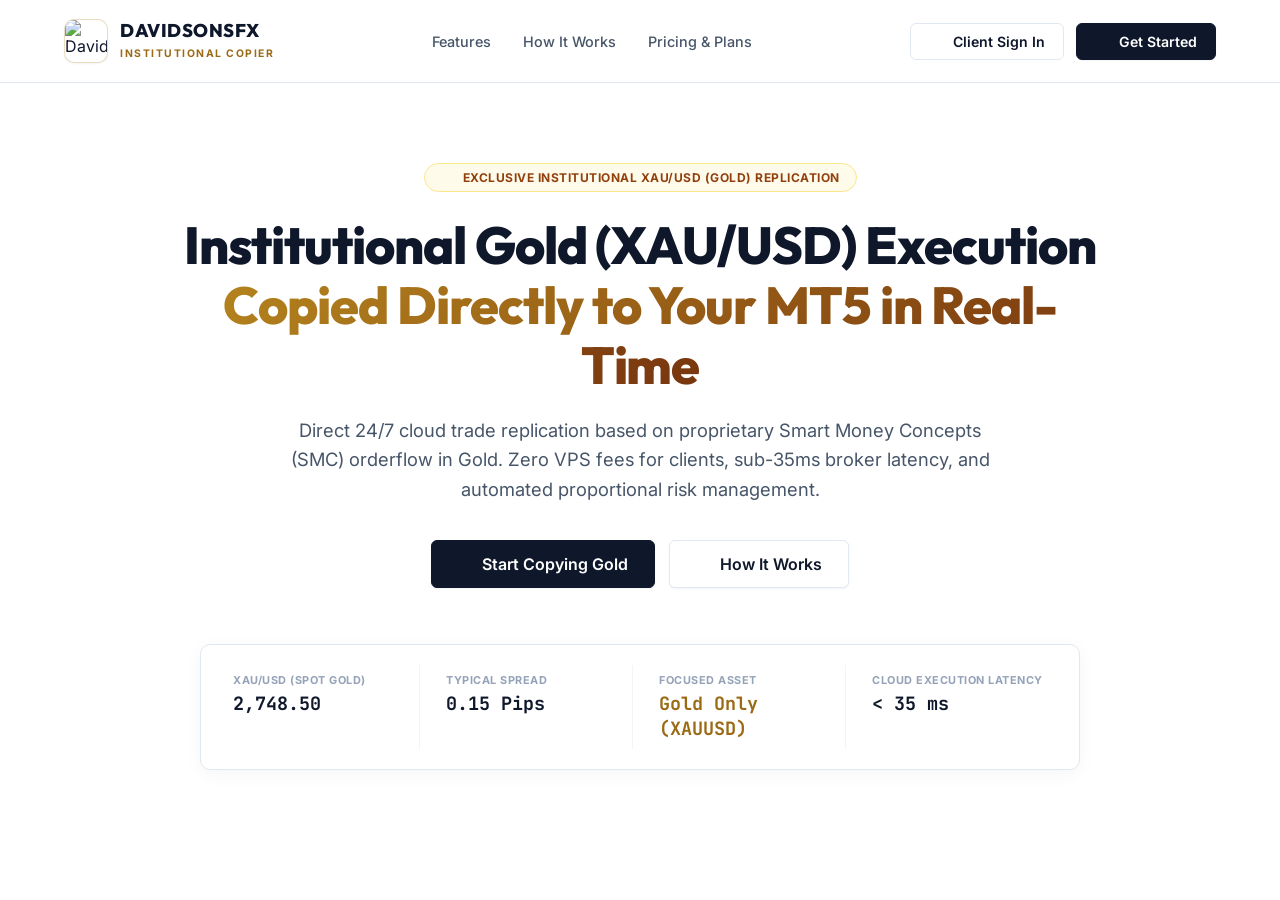
==== commit 994e0e59: "Redesign website with clean white luxury background, pure Gold (XAUUSD) focus, and bespoke non-AI ae" ====
--- a/index.html
+++ b/index.html
@@ -43,42 +43,42 @@
     <!-- Hero Section -->
     <section class="hero-section">
       <div class="hero-badge">
-        <i data-lucide="sparkles"></i> 
-        <span>GOLD (XAUUSD) & FOREX INSTITUTIONAL REPLICATION</span>
+        <i data-lucide="shield-check"></i> 
+        <span>EXCLUSIVE INSTITUTIONAL XAU/USD (GOLD) REPLICATION</span>
       </div>
       <h1 class="hero-title">
-        Copy Professional Institutional Signals <br>
-        <span class="gold-gradient-text">Directly Into Your MT5 Account 24/7</span>
+        Institutional Gold (XAU/USD) Execution <br>
+        <span class="gold-gradient-text">Copied Directly to Your MT5 in Real-Time</span>
       </h1>
       <p class="hero-subtitle">
-        Zero software installations. Zero VPS hosting fees for clients. Connect your MetaTrader 5 account, wait for instant admin approval upon payment, and watch trades copy automatically with sub-35ms speed.
+        Direct 24/7 cloud trade replication based on proprietary Smart Money Concepts (SMC) orderflow in Gold. Zero VPS fees for clients, sub-35ms broker latency, and automated proportional risk management.
       </p>
 
       <div class="hero-cta-group">
         <button class="btn btn-primary btn-lg" onclick="openAuthModal('register')">
-          <i data-lucide="zap"></i> Start Copying Today
+          <i data-lucide="zap"></i> Start Copying Gold
         </button>
         <button class="btn btn-secondary btn-lg" onclick="document.getElementById('how-it-works').scrollIntoView({behavior: 'smooth'})">
           <i data-lucide="info"></i> How It Works
         </button>
       </div>
 
-      <!-- Live Gold & Forex Bar -->
+      <!-- Live Gold Market Intelligence Bar -->
       <div class="landing-ticker">
         <div class="ticker-box">
-          <span class="ticker-label text-gold">XAUUSD (GOLD)</span>
+          <span class="ticker-label text-gold">XAU/USD (SPOT GOLD)</span>
           <span class="ticker-val" id="landing-gold">2,748.50</span>
         </div>
         <div class="ticker-box">
-          <span class="ticker-label">EURUSD</span>
-          <span class="ticker-val" id="landing-eur">1.0850</span>
+          <span class="ticker-label">TYPICAL SPREAD</span>
+          <span class="ticker-val" id="landing-gold-spread">0.15 Pips</span>
         </div>
         <div class="ticker-box">
-          <span class="ticker-label">US30 (DOW)</span>
-          <span class="ticker-val" id="landing-us30">42,180.00</span>
+          <span class="ticker-label">FOCUSED ASSET</span>
+          <span class="ticker-val" style="color: var(--text-gold);">Gold Only (XAUUSD)</span>
         </div>
         <div class="ticker-box">
-          <span class="ticker-label">EXECUTION SPEED</span>
+          <span class="ticker-label">CLOUD EXECUTION LATENCY</span>
           <span class="ticker-val text-emerald">&lt; 35 ms</span>
         </div>
       </div>
@@ -87,34 +87,34 @@
     <!-- Features Section -->
     <section id="features" class="landing-section">
       <div class="section-header">
-        <span class="section-tag">BUILT FOR DISCIPLINED WEALTH</span>
-        <h2>Why Traders Choose DavidsonsFX Copier</h2>
-        <p>Institutional execution standards tailored for private subscribers and VIP traders.</p>
+        <span class="section-tag">COMMODITY SPECIALIZATION</span>
+        <h2>Why Serious Traders Copy Our Gold Signals</h2>
+        <p>Institutional precision engineered specifically for Gold (XAU/USD) market structure and volatility.</p>
       </div>
 
       <div class="features-grid">
         <div class="feature-card">
           <div class="feature-icon gold"><i data-lucide="crosshair"></i></div>
-          <h3>Gold (XAUUSD) Specialization</h3>
-          <p>Master trades engineered on Smart Money Concepts (SMC), institutional liquidity grabs, and London/NY high-volume session sweeps.</p>
+          <h3>100% Dedicated to Gold (XAUUSD)</h3>
+          <p>We do not dilute focus across dozens of currency pairs. Every position is engineered on high-probability Smart Money sweeps and session expansions in Gold.</p>
         </div>
 
         <div class="feature-card">
           <div class="feature-icon emerald"><i data-lucide="cloud-lightning"></i></div>
-          <h3>100% Zero-Install Cloud</h3>
-          <p>No need to keep your laptop or phone on. Our cloud engine maintains 24/7 direct socket execution with your broker terminal.</p>
+          <h3>24/7 Cloud Trade Execution</h3>
+          <p>Zero software or EA installation required on your end. Our cloud infrastructure maintains direct socket execution with your broker terminal around the clock.</p>
         </div>
 
         <div class="feature-card">
           <div class="feature-icon cyan"><i data-lucide="shield-check"></i></div>
-          <h3>AES-256 Military Encryption</h3>
-          <p>Your trading credentials are encrypted with AES-256 Fernet GCM. Your passwords remain confidential and strictly protected at rest.</p>
+          <h3>AES-256 Vault Encryption</h3>
+          <p>Your trading login and investor passwords are encrypted at rest with military-grade AES-256 Fernet GCM. Your private credentials never leak.</p>
         </div>
 
         <div class="feature-card">
           <div class="feature-icon purple"><i data-lucide="sliders"></i></div>
-          <h3>Proportional Lot Risk</h3>
-          <p>Automatic balance-ratio and equity-ratio scaling. Whether you have $200 or $50,000, lot sizes scale proportionally to protect capital.</p>
+          <h3>Proportional Equity Lot Sizing</h3>
+          <p>Automated balance and equity scaling. Whether your MT5 balance is $200, $2,000, or $50,000, lot sizes calibrate proportionally to protect your capital.</p>
         </div>
       </div>
     </section>
@@ -123,7 +123,7 @@
     <section id="how-it-works" class="landing-section bg-alt">
       <div class="section-header">
         <span class="section-tag">SIMPLE 3-STEP JOURNEY</span>
-        <h2>How to Connect & Begin Copying</h2>
+        <h2>How to Connect & Begin Copying Gold</h2>
       </div>
 
       <div class="steps-grid">
@@ -142,7 +142,7 @@
         <div class="step-card">
           <div class="step-num">03</div>
           <h3>Admin Approval & Live Copy</h3>
-          <p>Admin confirms your payment, binds your account to the Master, and copying starts instantly!</p>
+          <p>Admin confirms your payment, binds your account to the Master, and Gold copying starts instantly!</p>
         </div>
       </div>
     </section>
@@ -150,25 +150,28 @@
     <!-- Pricing Section -->
     <section id="pricing" class="landing-section">
       <div class="section-header">
-        <span class="section-tag">TRANSPARENT SUBSCRIPTION</span>
-        <h2>VIP Copier Access Plans</h2>
+        <span class="section-tag">TRANSPARENT VIP ACCESS</span>
+        <h2>DavidsonsFX Gold Copier Subscription</h2>
+        <p>Simple, honest pricing. No hidden fees or profit cuts.</p>
       </div>
 
       <div class="pricing-grid">
         <div class="pricing-card">
-          <div class="pricing-badge">POPULAR</div>
-          <h3>Monthly VIP Pass</h3>
+          <div class="pricing-badge">VIP GOLD PASS</div>
+          <h3>Monthly Gold Access</h3>
           <div class="price-amount">$50 <span>/ month</span></div>
-          <p class="price-desc">Full 24/7 cloud trade replication on Gold and major FX pairs.</p>
+          <p class="price-desc">Full 24/7 cloud trade replication on Gold (XAU/USD).</p>
           <ul class="price-features">
-            <li><i data-lucide="check"></i> 1 Live MT5 Trading Account</li>
-            <li><i data-lucide="check"></i> Sub-35ms Ultra Low Latency</li>
-            <li><i data-lucide="check"></i> Automated Proportional Equity Sizing</li>
-            <li><i data-lucide="check"></i> Stop Loss & Take Profit Synchronization</li>
-            <li><i data-lucide="check"></i> Priority Telegram Support</li>
+            <li><i data-lucide="check"></i> 1 Connected MT5 Trading Account</li>
+            <li><i data-lucide="check"></i> Dedicated XAU/USD (Gold) Execution Stream</li>
+            <li><i data-lucide="check"></i> Sub-35ms Low Latency Execution</li>
+            <li><i data-lucide="check"></i> Automated Proportional Equity Lot Sizing</li>
+            <li><i data-lucide="check"></i> Real-Time Stop Loss & Take Profit Sync</li>
+            <li><i data-lucide="check"></i> Instant Admin Verification via M-Pesa / USDT / Card</li>
+            <li><i data-lucide="check"></i> Priority Direct WhatsApp & Telegram Support</li>
           </ul>
           <button class="btn btn-primary btn-block" onclick="openAuthModal('register')">
-            Subscribe & Connect Account
+            Subscribe & Connect MT5 Account
           </button>
         </div>
       </div>
@@ -223,19 +226,19 @@
 
       <!-- Main Dashboard Content -->
       <main class="main-content">
-        <!-- Live Market Ticker -->
+        <!-- Live Market Ticker (Gold Focused) -->
         <div class="gold-ticker-bar">
           <div class="ticker-item">
-            <span class="ticker-sym text-gold">XAUUSD</span>
+            <span class="ticker-sym text-gold">XAU/USD SPOT</span>
             <span class="ticker-price ticker-highlight" id="ticker-gold">--</span>
           </div>
           <div class="ticker-item">
-            <span class="ticker-sym">EURUSD</span>
-            <span class="ticker-price" id="ticker-eur">--</span>
+            <span class="ticker-sym">ASSET CLASS</span>
+            <span class="ticker-price" style="font-size: 13px; font-weight: 600; color: var(--text-muted);">SPOT COMMODITIES (GOLD ONLY)</span>
           </div>
           <div class="ticker-item">
-            <span class="ticker-sym">US30</span>
-            <span class="ticker-price" id="ticker-us30">--</span>
+            <span class="ticker-sym">STRATEGY</span>
+            <span class="ticker-price" style="font-size: 13px; font-weight: 600; color: var(--emerald);">SMC LIQUIDITY ORDERFLOW</span>
           </div>
           <div class="ticker-item" style="margin-left: auto;">
             <span class="badge badge-gold" id="portal-role-tag">CLIENT ACCOUNT</span>
--- a/css/style.css
+++ b/css/style.css
@@ -1,52 +1,59 @@
 :root {
-  /* DavidsonsFX Signature Obsidian & Metallic Gold Palette */
-  --bg-main: #07090e;
-  --bg-secondary: #0b0e17;
-  --bg-sidebar: #0a0d14;
-  --bg-card: #101420;
-  --bg-card-hover: #151a2a;
+  /* DavidsonsFX Luxury White & Refined Bullion Gold Palette */
+  --bg-main: #ffffff;
+  --bg-secondary: #f8fafc;
+  --bg-sidebar: #ffffff;
+  --bg-card: #ffffff;
+  --bg-card-hover: #fcfdfd;
   
-  --border-subtle: rgba(255, 255, 255, 0.06);
-  --border-gold: rgba(212, 175, 55, 0.28);
-  --border-gold-bright: rgba(245, 197, 66, 0.6);
-
-  --text-main: #f8fafc;
-  --text-muted: #94a3b8;
-  --text-dim: #64748b;
-  --text-gold: #e6ca65;
+  --border-subtle: #e2e8f0;
+  --border-divider: #f1f5f9;
+  --border-gold: rgba(180, 131, 29, 0.28);
+  --border-gold-bright: #b8860b;
+
+  --text-main: #0f172a;       /* Slate 900 - Deep, rich readable black */
+  --text-muted: #475569;      /* Slate 600 - Clean charcoal */
+  --text-dim: #94a3b8;        /* Slate 400 */
+  --text-gold: #9a6a15;       /* Deep metallic bullion gold for white background */
 
   /* Metallic Golds */
-  --gold-50: #fffbeb;
-  --gold-100: #fef3c7;
-  --gold-300: #fcd34d;
-  --gold-400: #fbbf24;
-  --gold-500: #d4af37;
-  --gold-600: #b8860b;
-  --gold-700: #92400e;
+  --gold-50: #fefce8;
+  --gold-100: #fef9c3;
+  --gold-200: #fef08a;
+  --gold-300: #fde047;
+  --gold-400: #eab308;
+  --gold-500: #b4831d;
+  --gold-600: #926315;
+  --gold-700: #71460c;
 
   /* Gradients */
-  --gradient-gold: linear-gradient(135deg, #fcd34d 0%, #d4af37 50%, #996515 100%);
-  --gradient-gold-hover: linear-gradient(135deg, #fef08a 0%, #eab308 50%, #a16207 100%);
-  --gradient-card: linear-gradient(180deg, rgba(21, 26, 40, 0.8) 0%, rgba(13, 16, 26, 0.95) 100%);
-  --gradient-gold-subtle: linear-gradient(135deg, rgba(212, 175, 55, 0.12) 0%, rgba(153, 101, 21, 0.03) 100%);
+  --gradient-gold: linear-gradient(135deg, #c59b27 0%, #9e7116 100%);
+  --gradient-gold-hover: linear-gradient(135deg, #d4af37 0%, #b4831d 100%);
+  --gradient-card: #ffffff;
+  --gradient-gold-subtle: linear-gradient(135deg, rgba(212, 175, 55, 0.08) 0%, rgba(180, 131, 29, 0.02) 100%);
 
   /* Trading Status */
-  --emerald: #10b981;
-  --emerald-bg: rgba(16, 185, 129, 0.12);
-  --rose: #f43f5e;
-  --rose-bg: rgba(244, 63, 94, 0.12);
-  --amber: #f59e0b;
-  --cyan: #06b6d4;
-
-  --shadow-gold: 0 4px 20px rgba(212, 175, 55, 0.18);
-  --shadow-card: 0 10px 30px rgba(0, 0, 0, 0.5);
-
-  --font-sans: 'Inter', -apple-system, BlinkMacSystemFont, sans-serif;
+  --emerald: #059669;
+  --emerald-bg: #ecfdf5;
+  --emerald-border: #a7f3d0;
+  --rose: #dc2626;
+  --rose-bg: #fef2f2;
+  --rose-border: #fecaca;
+  --amber: #d97706;
+  --amber-bg: #fffbeb;
+  --cyan: #0284c7;
+
+  --shadow-sm: 0 1px 2px 0 rgba(0, 0, 0, 0.05);
+  --shadow-card: 0 1px 3px 0 rgba(0, 0, 0, 0.06), 0 1px 2px -1px rgba(0, 0, 0, 0.04);
+  --shadow-card-hover: 0 10px 25px -5px rgba(15, 23, 42, 0.08), 0 8px 10px -6px rgba(15, 23, 42, 0.03);
+  --shadow-gold: 0 4px 14px rgba(180, 131, 29, 0.16);
+
+  --font-sans: 'Inter', -apple-system, BlinkMacSystemFont, 'Segoe UI', Roboto, sans-serif;
   --font-heading: 'Outfit', sans-serif;
   --font-mono: 'JetBrains Mono', monospace;
   --radius-sm: 6px;
-  --radius: 12px;
-  --radius-lg: 16px;
+  --radius: 10px;
+  --radius-lg: 14px;
 }
 
 * {
@@ -57,14 +64,12 @@
 
 body {
   background-color: var(--bg-main);
-  background-image: 
-    radial-gradient(circle at 15% 15%, rgba(212, 175, 55, 0.05) 0%, transparent 40%),
-    radial-gradient(circle at 85% 85%, rgba(184, 134, 11, 0.04) 0%, transparent 40%);
   color: var(--text-main);
   font-family: var(--font-sans);
   height: 100vh;
   overflow: hidden;
   -webkit-font-smoothing: antialiased;
+  -moz-osx-font-smoothing: grayscale;
 }
 
 .app-container {
@@ -76,13 +81,12 @@
 .sidebar {
   width: 270px;
   background-color: var(--bg-sidebar);
-  border-right: 1px solid var(--border-gold);
+  border-right: 1px solid var(--border-subtle);
   display: flex;
   flex-direction: column;
-  padding: 24px 16px;
-  gap: 20px;
-  position: relative;
+  padding: 1.5rem 1.25rem;
   z-index: 10;
+  box-shadow: 1px 0 3px rgba(0, 0, 0, 0.02);
 }
 
 .brand {
@@ -90,7 +94,7 @@
   align-items: center;
   gap: 12px;
   padding: 4px 8px 16px 8px;
-  border-bottom: 1px solid rgba(212, 175, 55, 0.15);
+  border-bottom: 1px solid var(--border-divider);
 }
 
 .brand-logo-img {
@@ -99,8 +103,8 @@
   border-radius: 10px;
   object-fit: cover;
   border: 1px solid var(--border-gold);
-  box-shadow: var(--shadow-gold);
-  background: #000;
+  box-shadow: var(--shadow-sm);
+  background: #ffffff;
 }
 
 .brand-icon {
@@ -111,135 +115,168 @@
   display: flex;
   align-items: center;
   justify-content: center;
-  color: #07090e;
+  color: #ffffff;
   box-shadow: var(--shadow-gold);
-  border: 1px solid rgba(255, 255, 255, 0.3);
+}
+
+.brand-icon i {
+  width: 24px;
+  height: 24px;
 }
 
 .brand-text h2 {
   font-family: var(--font-heading);
   font-size: 1.15rem;
   font-weight: 800;
-  letter-spacing: 1px;
-  color: #fff;
-  text-transform: uppercase;
-  background: linear-gradient(135deg, #ffffff 40%, #e2c054 100%);
-  -webkit-background-clip: text;
-  -webkit-text-fill-color: transparent;
+  letter-spacing: 0.5px;
+  color: var(--text-main);
+  line-height: 1.1;
 }
 
 .brand-text span {
   font-size: 0.65rem;
-  font-weight: 700;
-  color: var(--gold-400);
+  color: var(--text-gold);
+  font-weight: 700;
   letter-spacing: 1.5px;
   text-transform: uppercase;
-  display: block;
 }
 
 .vip-badge-pill {
-  display: inline-flex;
-  align-items: center;
-  gap: 6px;
-  background: rgba(212, 175, 55, 0.1);
-  border: 1px solid rgba(212, 175, 55, 0.3);
-  color: var(--gold-300);
-  padding: 4px 10px;
+  display: flex;
+  align-items: center;
+  gap: 8px;
+  background: #fffbeb;
+  border: 1px solid #fde68a;
   border-radius: 20px;
-  font-size: 0.7rem;
-  font-weight: 600;
-  letter-spacing: 0.5px;
-  margin: 0 4px;
-}
-
-.vip-badge-pill i { width: 12px; height: 12px; }
+  padding: 6px 12px;
+  margin: 14px 0 10px 0;
+  font-size: 0.75rem;
+  font-weight: 700;
+  color: #92400e;
+}
+
+.vip-badge-pill i {
+  width: 14px;
+  height: 14px;
+}
 
 .nav-menu {
   display: flex;
   flex-direction: column;
-  gap: 6px;
+  gap: 4px;
+  margin-top: 1rem;
   flex: 1;
+  overflow-y: auto;
+}
+
+.nav-group-title {
+  font-size: 0.65rem;
+  font-weight: 700;
+  color: var(--text-dim);
+  text-transform: uppercase;
+  letter-spacing: 1px;
+  padding: 8px 12px 4px 12px;
+  margin-top: 8px;
 }
 
 .nav-item {
   display: flex;
   align-items: center;
   gap: 12px;
-  padding: 12px 14px;
-  background: transparent;
-  border: none;
-  border-radius: var(--radius);
-  color: var(--text-muted);
+  padding: 10px 14px;
+  color: var(--text-muted);
+  text-decoration: none;
+  border-radius: var(--radius-sm);
+  font-weight: 500;
   font-size: 0.88rem;
-  font-weight: 500;
+  transition: all 0.15s ease;
+  position: relative;
   cursor: pointer;
-  transition: all 0.2s ease;
-  text-align: left;
-}
-
-.nav-item:hover {
-  background-color: rgba(212, 175, 55, 0.06);
-  color: var(--gold-300);
-  transform: translateX(2px);
-}
-
-.nav-item.active {
-  background: var(--gradient-gold-subtle);
-  color: var(--gold-300);
-  border-left: 3px solid var(--gold-400);
-  font-weight: 600;
-  box-shadow: inset 0 0 15px rgba(212, 175, 55, 0.05);
 }
 
 .nav-item i {
   width: 18px;
   height: 18px;
+  color: var(--text-dim);
+  transition: color 0.15s ease;
+}
+
+.nav-item:hover {
+  color: var(--text-main);
+  background-color: var(--bg-secondary);
+}
+
+.nav-item:hover i {
+  color: var(--text-gold);
+}
+
+.nav-item.active {
+  color: var(--text-main);
+  background-color: #f1f5f9;
+  font-weight: 600;
+}
+
+.nav-item.active i {
+  color: var(--gold-600);
+}
+
+.nav-item.active::before {
+  content: '';
+  position: absolute;
+  left: 0;
+  top: 6px;
+  bottom: 6px;
+  width: 3px;
+  background: var(--gradient-gold);
+  border-radius: 0 3px 3px 0;
+}
+
+.nav-badge {
+  margin-left: auto;
+  font-size: 0.7rem;
+  font-weight: 700;
+  background: #fef3c7;
+  color: #92400e;
+  padding: 2px 7px;
+  border-radius: 12px;
+  border: 1px solid #fde68a;
 }
 
 .server-status-card {
-  background: var(--gradient-card);
-  border: 1px solid var(--border-gold);
+  margin-top: auto;
+  background-color: var(--bg-secondary);
+  border: 1px solid var(--border-subtle);
   border-radius: var(--radius);
-  padding: 14px;
-  display: flex;
-  flex-direction: column;
+  padding: 12px 14px;
+}
+
+.status-indicator {
+  display: flex;
+  align-items: center;
   gap: 8px;
   font-size: 0.8rem;
-  box-shadow: var(--shadow-card);
-}
-
-.status-indicator {
-  display: flex;
-  align-items: center;
-  gap: 8px;
   font-weight: 600;
-  color: var(--emerald);
+  color: var(--text-main);
 }
 
 .pulse-dot {
   width: 8px;
   height: 8px;
+  border-radius: 50%;
   background-color: var(--emerald);
-  border-radius: 50%;
-  box-shadow: 0 0 8px var(--emerald);
-  animation: pulse 2s infinite;
-}
-
-@keyframes pulse {
-  0% { transform: scale(0.95); box-shadow: 0 0 0 0 rgba(16, 185, 129, 0.7); }
-  70% { transform: scale(1); box-shadow: 0 0 0 8px rgba(16, 185, 129, 0); }
-  100% { transform: scale(0.95); box-shadow: 0 0 0 0 rgba(16, 185, 129, 0); }
+  box-shadow: 0 0 6px rgba(5, 150, 105, 0.4);
 }
 
 .latency-stat {
   display: flex;
   justify-content: space-between;
+  margin-top: 8px;
+  font-size: 0.75rem;
   color: var(--text-muted);
 }
 
 .latency-stat strong {
-  font-family: var(--font-mono);
-  color: var(--gold-300);
+  color: var(--text-main);
 }
 
 /* ==================== MAIN CONTENT ==================== */
@@ -247,49 +284,51 @@
   flex: 1;
   display: flex;
   flex-direction: column;
+  height: 100vh;
   overflow-y: auto;
-  padding: 24px 36px;
-  gap: 22px;
-}
-
-/* Gold Ticker Bar */
+  background-color: var(--bg-secondary);
+}
+
+/* ==================== TICKER BAR (GOLD FOCUSED) ==================== */
 .gold-ticker-bar {
   display: flex;
   align-items: center;
-  gap: 20px;
-  background: rgba(16, 20, 32, 0.7);
-  backdrop-filter: blur(8px);
-  border: 1px solid var(--border-gold);
-  border-radius: var(--radius);
-  padding: 8px 18px;
-  font-size: 0.8rem;
-  overflow-x: auto;
+  background: #ffffff;
+  border-bottom: 1px solid var(--border-subtle);
+  padding: 10px 2rem;
+  gap: 28px;
+  font-family: var(--font-mono);
+  font-size: 0.82rem;
 }
 
 .ticker-item {
   display: flex;
   align-items: center;
-  gap: 8px;
-  white-space: nowrap;
+  gap: 10px;
 }
 
 .ticker-sym {
   font-weight: 700;
-  color: var(--text-main);
+  color: var(--text-dim);
   letter-spacing: 0.5px;
 }
 
+.ticker-sym.text-gold {
+  color: var(--text-gold);
+}
+
 .ticker-price {
-  font-family: var(--font-mono);
   font-weight: 600;
+  color: var(--text-main);
 }
 
 .ticker-highlight {
-  color: var(--gold-400);
-  background: rgba(212, 175, 55, 0.12);
+  color: var(--gold-600);
+  font-weight: 700;
+  background: #fefce8;
   padding: 2px 8px;
   border-radius: 4px;
-  border: 1px solid rgba(212, 175, 55, 0.2);
+  border: 1px solid #fef08a;
 }
 
 /* Top Header */
@@ -297,497 +336,629 @@
   display: flex;
   justify-content: space-between;
   align-items: center;
+  padding: 1.5rem 2rem;
+  background: #ffffff;
+  border-bottom: 1px solid var(--border-subtle);
 }
 
 .page-title h1 {
   font-family: var(--font-heading);
-  font-size: 1.7rem;
-  font-weight: 800;
-  letter-spacing: -0.5px;
-  background: linear-gradient(135deg, #ffffff 60%, #e2c054 100%);
-  -webkit-background-clip: text;
-  -webkit-text-fill-color: transparent;
+  font-size: 1.45rem;
+  font-weight: 700;
+  color: var(--text-main);
 }
 
 .page-title p {
   color: var(--text-muted);
   font-size: 0.85rem;
-  margin-top: 4px;
+  margin-top: 2px;
 }
 
 .header-actions {
   display: flex;
-  gap: 12px;
+  gap: 10px;
+  align-items: center;
 }
 
 /* ==================== BUTTONS ==================== */
 .btn {
   display: inline-flex;
   align-items: center;
+  justify-content: center;
   gap: 8px;
-  padding: 11px 20px;
-  border-radius: 8px;
-  font-size: 0.86rem;
+  padding: 9px 18px;
+  border-radius: var(--radius-sm);
   font-weight: 600;
+  font-size: 0.88rem;
   cursor: pointer;
-  border: 1px solid transparent;
-  transition: all 0.2s ease;
-  letter-spacing: 0.3px;
+  transition: all 0.15s ease;
+  border: none;
+  font-family: var(--font-sans);
+  text-decoration: none;
+}
+
+.btn i {
+  width: 16px;
+  height: 16px;
 }
 
 .btn-primary {
+  background: #0f172a;
+  color: #ffffff;
+  border: 1px solid #0f172a;
+  box-shadow: var(--shadow-sm);
+}
+
+.btn-primary:hover {
+  background: #1e293b;
+  border-color: #1e293b;
+  transform: translateY(-1px);
+  box-shadow: 0 4px 12px rgba(15, 23, 42, 0.15);
+}
+
+.btn-gold {
   background: var(--gradient-gold);
-  color: #07090e;
-  box-shadow: 0 4px 15px rgba(212, 175, 55, 0.25);
-  font-weight: 700;
-}
-
-.btn-primary:hover {
+  color: #ffffff;
+  border: 1px solid var(--gold-600);
+  box-shadow: var(--shadow-gold);
+}
+
+.btn-gold:hover {
   background: var(--gradient-gold-hover);
-  box-shadow: 0 6px 22px rgba(212, 175, 55, 0.4);
   transform: translateY(-1px);
 }
 
 .btn-secondary {
-  background: rgba(21, 26, 40, 0.9);
-  color: var(--text-main);
-  border: 1px solid var(--border-gold);
+  background: #ffffff;
+  color: var(--text-main);
+  border: 1px solid var(--border-subtle);
+  box-shadow: var(--shadow-sm);
 }
 
 .btn-secondary:hover {
-  background: rgba(28, 35, 54, 0.95);
-  border-color: var(--gold-400);
-}
-
-.btn-success { background: var(--emerald); color: #fff; }
-.btn-warning { background: var(--gradient-gold); color: #07090e; font-weight: 700; }
-.btn-danger { background: var(--rose); color: #fff; }
+  background: var(--bg-secondary);
+  border-color: #cbd5e1;
+}
 
 .btn-outline {
-  background: transparent;
+  background: #ffffff;
+  color: var(--text-main);
   border: 1px solid var(--border-subtle);
-  color: var(--text-muted);
 }
 
 .btn-outline:hover {
-  color: var(--gold-300);
-  border-color: var(--border-gold);
+  background: var(--bg-secondary);
+  border-color: #cbd5e1;
 }
 
 .btn-sm {
   padding: 6px 12px;
-  font-size: 0.75rem;
-  border-radius: 6px;
+  font-size: 0.78rem;
+}
+
+.btn-lg {
+  padding: 13px 26px;
+  font-size: 1rem;
+}
+
+.btn-block {
+  width: 100%;
+}
+
+.btn-success {
+  background: #ecfdf5;
+  color: #065f46;
+  border: 1px solid #a7f3d0;
+}
+
+.btn-success:hover {
+  background: #d1fae5;
+}
+
+.btn-danger {
+  background: #fef2f2;
+  color: #991b1b;
+  border: 1px solid #fecaca;
+}
+
+.btn-danger:hover {
+  background: #fee2e2;
 }
 
 /* ==================== STATS CARDS ==================== */
+.dashboard-content {
+  padding: 1.75rem 2rem;
+  display: flex;
+  flex-direction: column;
+  gap: 1.75rem;
+}
+
 .stats-grid {
   display: grid;
-  grid-template-columns: repeat(4, 1fr);
-  gap: 16px;
+  grid-template-columns: repeat(auto-fit, minmax(230px, 1fr));
+  gap: 1.25rem;
 }
 
 .stat-card {
-  background: var(--gradient-card);
-  border: 1px solid var(--border-gold);
+  background-color: var(--bg-card);
+  border: 1px solid var(--border-subtle);
   border-radius: var(--radius);
-  padding: 20px;
+  padding: 1.25rem;
   display: flex;
   flex-direction: column;
+  gap: 10px;
+  box-shadow: var(--shadow-card);
+  transition: all 0.2s ease;
+}
+
+.stat-card:hover {
+  border-color: #cbd5e1;
+  box-shadow: var(--shadow-card-hover);
+  transform: translateY(-2px);
+}
+
+.stat-header {
+  display: flex;
+  align-items: center;
+  justify-content: space-between;
+}
+
+.stat-title {
+  font-size: 0.78rem;
+  font-weight: 600;
+  color: var(--text-muted);
+  text-transform: uppercase;
+  letter-spacing: 0.5px;
+}
+
+.stat-icon {
+  width: 34px;
+  height: 34px;
+  border-radius: 8px;
+  display: flex;
+  align-items: center;
+  justify-content: center;
+}
+
+.stat-icon i {
+  width: 18px;
+  height: 18px;
+}
+
+.stat-icon.gold {
+  background: #fffbeb;
+  color: #92400e;
+  border: 1px solid #fde68a;
+}
+
+.stat-icon.emerald {
+  background: #ecfdf5;
+  color: #065f46;
+  border: 1px solid #a7f3d0;
+}
+
+.stat-icon.rose {
+  background: #fef2f2;
+  color: #991b1b;
+  border: 1px solid #fecaca;
+}
+
+.stat-icon.blue {
+  background: #eff6ff;
+  color: #1e40af;
+  border: 1px solid #bfdbfe;
+}
+
+.stat-value {
+  font-family: var(--font-heading);
+  font-size: 1.65rem;
+  font-weight: 700;
+  color: var(--text-main);
+  line-height: 1.1;
+}
+
+.stat-footer {
+  display: flex;
+  align-items: center;
   gap: 8px;
-  position: relative;
+  font-size: 0.75rem;
+  color: var(--text-muted);
+}
+
+.stat-trend {
+  display: inline-flex;
+  align-items: center;
+  gap: 3px;
+  font-weight: 600;
+}
+
+.stat-trend.positive {
+  color: var(--emerald);
+}
+
+.stat-trend.negative {
+  color: var(--rose);
+}
+
+/* ==================== PANELS & TABLES ==================== */
+.content-panel {
+  background-color: var(--bg-card);
+  border: 1px solid var(--border-subtle);
+  border-radius: var(--radius);
   overflow: hidden;
   box-shadow: var(--shadow-card);
-  transition: transform 0.2s ease, border-color 0.2s ease;
-}
-
-.stat-card:hover {
-  transform: translateY(-2px);
-  border-color: var(--gold-400);
-}
-
-.stat-card::before {
-  content: "";
-  position: absolute;
+}
+
+.panel-header {
+  display: flex;
+  justify-content: space-between;
+  align-items: center;
+  padding: 1.1rem 1.5rem;
+  border-bottom: 1px solid var(--border-divider);
+  background: #ffffff;
+}
+
+.panel-header h3 {
+  font-family: var(--font-heading);
+  font-size: 1.05rem;
+  font-weight: 700;
+  color: var(--text-main);
+  display: flex;
+  align-items: center;
+  gap: 10px;
+}
+
+.panel-header h3 i {
+  color: var(--text-gold);
+  width: 20px;
+  height: 20px;
+}
+
+.table-container {
+  overflow-x: auto;
+  background: #ffffff;
+}
+
+.data-table {
+  width: 100%;
+  border-collapse: collapse;
+  font-size: 0.85rem;
+  text-align: left;
+}
+
+.data-table th {
+  background-color: #f8fafc;
+  color: var(--text-muted);
+  font-weight: 600;
+  padding: 12px 18px;
+  border-bottom: 1px solid var(--border-subtle);
+  font-size: 0.72rem;
+  text-transform: uppercase;
+  letter-spacing: 0.5px;
+}
+
+.data-table td {
+  padding: 13px 18px;
+  border-bottom: 1px solid var(--border-divider);
+  color: var(--text-main);
+  vertical-align: middle;
+}
+
+.data-table tr:hover {
+  background-color: #f8fafc;
+}
+
+.data-table tr:last-child td {
+  border-bottom: none;
+}
+
+/* Badges */
+.badge {
+  display: inline-flex;
+  align-items: center;
+  gap: 5px;
+  padding: 3px 9px;
+  border-radius: 20px;
+  font-size: 0.72rem;
+  font-weight: 600;
+  letter-spacing: 0.3px;
+}
+
+.badge-gold {
+  background: #fffbeb;
+  color: #92400e;
+  border: 1px solid #fde68a;
+}
+
+.badge-emerald {
+  background: #ecfdf5;
+  color: #065f46;
+  border: 1px solid #a7f3d0;
+}
+
+.badge-rose {
+  background: #fef2f2;
+  color: #991b1b;
+  border: 1px solid #fecaca;
+}
+
+.badge-amber {
+  background: #fffbeb;
+  color: #b45309;
+  border: 1px solid #fde68a;
+}
+
+.badge-outline {
+  background: #ffffff;
+  color: var(--text-muted);
+  border: 1px solid var(--border-subtle);
+}
+
+/* Live Terminal Positions */
+.positions-grid {
+  display: grid;
+  grid-template-columns: repeat(auto-fit, minmax(300px, 1fr));
+  gap: 1.25rem;
+  padding: 1.5rem;
+}
+
+.position-card {
+  background: #ffffff;
+  border: 1px solid var(--border-subtle);
+  border-radius: var(--radius);
+  padding: 1rem 1.25rem;
+  display: flex;
+  flex-direction: column;
+  gap: 10px;
+  transition: all 0.2s ease;
+  box-shadow: var(--shadow-sm);
+}
+
+.position-card:hover {
+  border-color: #cbd5e1;
+  box-shadow: var(--shadow-card);
+}
+
+.position-header {
+  display: flex;
+  justify-content: space-between;
+  align-items: center;
+}
+
+.position-symbol {
+  font-family: var(--font-heading);
+  font-size: 1.05rem;
+  font-weight: 700;
+  color: var(--text-main);
+  display: flex;
+  align-items: center;
+  gap: 8px;
+}
+
+.position-body {
+  display: grid;
+  grid-template-columns: repeat(3, 1fr);
+  gap: 8px;
+  font-size: 0.78rem;
+  padding: 8px 0;
+  border-top: 1px solid var(--border-divider);
+  border-bottom: 1px solid var(--border-divider);
+}
+
+.position-stat span {
+  color: var(--text-muted);
+  font-size: 0.7rem;
+  display: block;
+}
+
+.position-stat strong {
+  color: var(--text-main);
+  font-family: var(--font-mono);
+}
+
+.position-profit {
+  display: flex;
+  justify-content: space-between;
+  align-items: center;
+  font-size: 0.82rem;
+}
+
+.profit-val {
+  font-family: var(--font-mono);
+  font-weight: 700;
+  font-size: 1.05rem;
+}
+
+.profit-val.positive {
+  color: var(--emerald);
+}
+
+.profit-val.negative {
+  color: var(--rose);
+}
+
+/* ==================== MODALS ==================== */
+.modal-backdrop {
+  position: fixed;
   top: 0;
   left: 0;
   right: 0;
-  height: 2px;
-  background: var(--gradient-gold);
-  opacity: 0.7;
-}
-
-.stat-header {
-  display: flex;
+  bottom: 0;
+  background-color: rgba(15, 23, 42, 0.45);
+  backdrop-filter: blur(4px);
+  display: none;
+  align-items: center;
+  justify-content: center;
+  z-index: 1000;
+  padding: 1rem;
+}
+
+.modal-backdrop.show {
+  display: flex;
+}
+
+.modal {
+  background-color: #ffffff;
+  border: 1px solid var(--border-subtle);
+  border-radius: var(--radius-lg);
+  width: 100%;
+  max-width: 480px;
+  box-shadow: 0 20px 25px -5px rgba(0, 0, 0, 0.1), 0 10px 10px -5px rgba(0, 0, 0, 0.04);
+  overflow: hidden;
+  animation: modalIn 0.2s cubic-bezier(0.16, 1, 0.3, 1);
+}
+
+.modal.modal-lg {
+  max-width: 640px;
+}
+
+@keyframes modalIn {
+  from { opacity: 0; transform: scale(0.96) translateY(8px); }
+  to { opacity: 1; transform: scale(1) translateY(0); }
+}
+
+.modal-header {
+  padding: 1.25rem 1.5rem;
+  border-bottom: 1px solid var(--border-divider);
+  display: flex;
+  align-items: center;
   justify-content: space-between;
-  align-items: center;
-  color: var(--text-muted);
-  font-size: 0.82rem;
-  font-weight: 500;
-}
-
-.stat-icon {
-  width: 20px;
-  height: 20px;
-}
-
-.stat-icon.gold { color: var(--gold-400); }
-.stat-icon.emerald { color: var(--emerald); }
-.stat-icon.purple { color: #a78bfa; }
-.stat-icon.cyan { color: var(--cyan); }
-
-.stat-value {
-  font-size: 1.7rem;
-  font-weight: 800;
-  font-family: var(--font-mono);
-  color: var(--text-main);
-  letter-spacing: -0.5px;
-}
-
-.stat-meta {
-  font-size: 0.75rem;
-  font-weight: 500;
-}
-
-.text-gold { color: var(--gold-400); }
-.text-emerald { color: var(--emerald); }
-.text-rose { color: var(--rose); }
-.text-muted { color: var(--text-muted); }
-
-/* ==================== PANELS & TABLES ==================== */
-.tab-pane {
-  display: none;
-}
-
-.tab-pane.active {
-  display: block;
-}
-
-.content-row {
-  display: flex;
-  gap: 20px;
-}
-
-.flex-1 { flex: 1; }
-.flex-2 { flex: 2; }
-
-.panel {
-  background: var(--gradient-card);
-  border: 1px solid var(--border-gold);
-  border-radius: var(--radius-lg);
-  padding: 24px;
-  margin-bottom: 20px;
-  box-shadow: var(--shadow-card);
-}
-
-.panel-header {
-  display: flex;
-  justify-content: space-between;
-  align-items: center;
-  margin-bottom: 18px;
-}
-
-.panel-title {
-  display: flex;
-  align-items: center;
-  gap: 10px;
-}
-
-.panel-title h3 {
+  background: #ffffff;
+}
+
+.modal-header h3 {
   font-family: var(--font-heading);
   font-size: 1.15rem;
   font-weight: 700;
-  letter-spacing: -0.3px;
-  color: #fff;
-}
-
-.panel-title i {
-  color: var(--gold-400);
-}
-
-.panel-subtitle {
-  color: var(--text-muted);
-  font-size: 0.85rem;
-  margin-bottom: 18px;
-  line-height: 1.5;
-}
-
-.table-responsive {
-  overflow-x: auto;
-}
-
-.data-table {
-  width: 100%;
-  border-collapse: collapse;
-  text-align: left;
-  font-size: 0.85rem;
-}
-
-.data-table th {
-  padding: 12px 16px;
-  background-color: rgba(212, 175, 55, 0.04);
-  color: var(--gold-300);
-  font-weight: 600;
-  border-bottom: 1px solid var(--border-gold);
-  letter-spacing: 0.5px;
-  font-size: 0.78rem;
-  text-transform: uppercase;
-}
-
-.data-table td {
-  padding: 14px 16px;
-  border-bottom: 1px solid rgba(255, 255, 255, 0.04);
-  font-family: var(--font-mono);
-}
-
-.data-table tr:hover {
-  background-color: rgba(212, 175, 55, 0.03);
-}
-
-.badge {
-  display: inline-block;
-  padding: 4px 10px;
-  border-radius: 6px;
-  font-size: 0.7rem;
-  font-weight: 700;
-  letter-spacing: 0.5px;
-  text-transform: uppercase;
-}
-
-.badge-gold {
-  background: rgba(212, 175, 55, 0.15);
-  color: var(--gold-400);
-  border: 1px solid rgba(212, 175, 55, 0.3);
-}
-
-.badge-success { background: var(--emerald-bg); color: var(--emerald); border: 1px solid rgba(16, 185, 129, 0.3); }
-.badge-danger { background: var(--rose-bg); color: var(--rose); border: 1px solid rgba(244, 63, 94, 0.3); }
-.badge-info { background: rgba(59, 130, 246, 0.15); color: #60a5fa; border: 1px solid rgba(59, 130, 246, 0.3); }
-
-/* Risk List */
-.risk-info-list {
+  color: var(--text-main);
+}
+
+.modal-close {
+  background: transparent;
+  border: none;
+  color: var(--text-muted);
+  font-size: 1.4rem;
+  cursor: pointer;
+  padding: 4px;
+  line-height: 1;
+}
+
+.modal-close:hover {
+  color: var(--text-main);
+}
+
+.modal-body {
+  padding: 1.5rem;
   display: flex;
   flex-direction: column;
-  gap: 12px;
-}
-
-.risk-info-item {
-  display: flex;
-  justify-content: space-between;
-  align-items: center;
-  padding: 13px 16px;
-  background-color: rgba(0, 0, 0, 0.25);
-  border: 1px solid rgba(255, 255, 255, 0.03);
-  border-radius: 10px;
-  font-size: 0.85rem;
-}
-
-.risk-info-item span { color: var(--text-muted); }
-.risk-info-item strong { font-family: var(--font-mono); }
-
-/* ==================== SIMULATOR ==================== */
-.simulator-controls {
-  display: grid;
-  grid-template-columns: repeat(4, 1fr);
-  gap: 16px;
-  background-color: rgba(0, 0, 0, 0.3);
-  border: 1px solid var(--border-gold);
-  padding: 20px;
-  border-radius: 12px;
-  margin-bottom: 20px;
-}
-
-.input-group-btn {
-  grid-column: span 4;
-  display: flex;
-  gap: 12px;
-  margin-top: 8px;
-}
-
-.sim-terminal {
-  background-color: #05070a;
-  border: 1px solid var(--border-gold);
-  border-radius: 10px;
-  padding: 16px;
-  font-family: var(--font-mono);
-  font-size: 0.82rem;
-  min-height: 200px;
-  max-height: 320px;
+  gap: 14px;
+  max-height: 75vh;
   overflow-y: auto;
-  display: flex;
-  flex-direction: column;
-  gap: 8px;
-}
-
-.terminal-line {
-  line-height: 1.5;
-}
-
-/* ==================== MODALS ==================== */
-.modal-backdrop {
-  position: fixed;
-  inset: 0;
-  background-color: rgba(4, 6, 10, 0.85);
-  backdrop-filter: blur(8px);
-  display: none;
-  align-items: center;
-  justify-content: center;
-  z-index: 1000;
-}
-
-.modal-backdrop.show {
-  display: flex;
-}
-
-.modal {
-  background: var(--gradient-card);
-  border: 1px solid var(--border-gold);
-  border-radius: var(--radius-lg);
-  width: 90%;
-  max-width: 500px;
-  box-shadow: 0 25px 60px rgba(0, 0, 0, 0.8), 0 0 30px rgba(212, 175, 55, 0.1);
-  animation: modalIn 0.25s cubic-bezier(0.16, 1, 0.3, 1);
-}
-
-.modal-lg {
-  max-width: 680px;
-}
-
-@keyframes modalIn {
-  from { opacity: 0; transform: translateY(-15px) scale(0.98); }
-  to { opacity: 1; transform: translateY(0) scale(1); }
-}
-
-.modal-header {
-  display: flex;
-  justify-content: space-between;
-  align-items: center;
-  padding: 20px 26px;
-  border-bottom: 1px solid var(--border-gold);
-}
-
-.modal-header h3 {
-  font-family: var(--font-heading);
-  font-size: 1.2rem;
-  font-weight: 700;
-  color: #fff;
-}
-
-.modal-close {
-  background: none;
-  border: none;
-  color: var(--text-muted);
-  font-size: 1.5rem;
-  cursor: pointer;
-}
-
-.modal-close:hover { color: var(--gold-400); }
-
-.modal-body {
-  padding: 26px;
-  display: flex;
-  flex-direction: column;
-  gap: 18px;
 }
 
 .modal-footer {
-  padding: 18px 26px;
-  border-top: 1px solid var(--border-gold);
+  padding: 1rem 1.5rem;
+  border-top: 1px solid var(--border-divider);
   display: flex;
   justify-content: flex-end;
-  gap: 12px;
+  gap: 10px;
+  background: #f8fafc;
 }
 
 .form-group {
   display: flex;
   flex-direction: column;
   gap: 6px;
-  flex: 1;
+}
+
+.form-group label {
+  font-size: 0.78rem;
+  font-weight: 600;
+  color: var(--text-main);
+  text-transform: uppercase;
+  letter-spacing: 0.3px;
+}
+
+.form-control {
+  background-color: #ffffff;
+  border: 1px solid #d1d5db;
+  border-radius: var(--radius-sm);
+  padding: 10px 14px;
+  color: var(--text-main);
+  font-family: var(--font-sans);
+  font-size: 0.9rem;
+  outline: none;
+  transition: all 0.15s ease;
+}
+
+.form-control:focus {
+  border-color: #b4831d;
+  box-shadow: 0 0 0 3px rgba(180, 131, 29, 0.12);
 }
 
 .form-row {
-  display: flex;
-  gap: 16px;
-}
-
-.form-group label {
-  font-size: 0.82rem;
-  font-weight: 600;
-  color: var(--gold-300);
-}
-
-.form-control {
-  background-color: #07090e;
-  border: 1px solid var(--border-gold);
-  color: var(--text-main);
-  padding: 12px 14px;
-  border-radius: 8px;
-  font-size: 0.88rem;
-  font-family: var(--font-sans);
-  outline: none;
-  transition: border-color 0.2s ease, box-shadow 0.2s ease;
-}
-
-.form-control:focus {
-  border-color: var(--gold-400);
-  box-shadow: 0 0 10px rgba(212, 175, 55, 0.25);
+  display: grid;
+  grid-template-columns: 1fr 1fr;
+  gap: 12px;
 }
 
 .form-hint {
   font-size: 0.72rem;
-  color: var(--text-dim);
+  color: var(--text-muted);
 }
 
 .checkbox-group {
   display: flex;
   flex-direction: column;
-  gap: 12px;
-  margin-top: 10px;
+  gap: 10px;
+  margin-top: 6px;
 }
 
 .checkbox-label {
   display: flex;
   align-items: center;
   gap: 10px;
-  font-size: 0.88rem;
+  font-size: 0.85rem;
   cursor: pointer;
-}
-
-.checkbox-label input {
-  accent-color: var(--gold-500);
-  width: 17px;
-  height: 17px;
+  color: var(--text-main);
+}
+
+.checkbox-label input[type="checkbox"] {
+  accent-color: #b4831d;
+  width: 16px;
+  height: 16px;
 }
 
 /* ==================== PAGE VIEWS ==================== */
 .page-view {
   display: none;
   width: 100%;
-  min-height: 100vh;
+  height: 100vh;
 }
 
 .page-view.active {
   display: block;
 }
 
-/* ==================== LANDING PAGE ==================== */
+#view-dashboard.active {
+  display: flex;
+}
+
+/* ==================== LANDING PAGE (WHITE THEME) ==================== */
 #view-landing {
-  background-color: var(--bg-main);
-  background-image: 
-    radial-gradient(circle at 50% 0%, rgba(212, 175, 55, 0.12) 0%, transparent 60%),
-    radial-gradient(circle at 10% 40%, rgba(184, 134, 11, 0.05) 0%, transparent 50%);
+  background-color: #ffffff;
   overflow-y: auto;
   height: 100vh;
 }
 
 .landing-nav {
   display: flex;
+  align-items: center;
   justify-content: space-between;
-  align-items: center;
-  padding: 24px 60px;
-  background: rgba(7, 9, 14, 0.85);
-  backdrop-filter: blur(12px);
-  border-bottom: 1px solid var(--border-gold);
+  padding: 1.2rem 4rem;
+  background-color: rgba(255, 255, 255, 0.98);
+  backdrop-filter: blur(10px);
+  border-bottom: 1px solid var(--border-subtle);
   position: sticky;
   top: 0;
   z-index: 100;
@@ -807,105 +978,104 @@
 .nav-links a {
   color: var(--text-muted);
   text-decoration: none;
-  font-size: 0.95rem;
   font-weight: 500;
-  transition: color 0.2s ease;
+  font-size: 0.9rem;
+  transition: color 0.15s ease;
 }
 
 .nav-links a:hover {
-  color: var(--gold-300);
+  color: var(--text-main);
 }
 
 .nav-auth-actions {
   display: flex;
-  gap: 14px;
+  gap: 12px;
 }
 
 /* Hero Section */
 .hero-section {
+  padding: 5rem 2rem 4rem 2rem;
+  text-align: center;
+  max-width: 980px;
+  margin: 0 auto;
   display: flex;
   flex-direction: column;
   align-items: center;
-  text-align: center;
-  padding: 80px 24px 60px;
-  max-width: 950px;
-  margin: 0 auto;
 }
 
 .hero-badge {
   display: inline-flex;
   align-items: center;
   gap: 8px;
-  background: rgba(212, 175, 55, 0.12);
-  border: 1px solid var(--border-gold);
-  color: var(--gold-300);
-  padding: 8px 18px;
+  background: #fffbeb;
+  border: 1px solid #fde68a;
   border-radius: 30px;
-  font-size: 0.78rem;
-  font-weight: 700;
-  letter-spacing: 1px;
-  margin-bottom: 24px;
+  padding: 6px 16px;
+  margin-bottom: 1.5rem;
+  font-size: 0.75rem;
+  font-weight: 700;
+  color: #92400e;
+  letter-spacing: 0.5px;
+  text-transform: uppercase;
+}
+
+.hero-badge i {
+  width: 14px;
+  height: 14px;
 }
 
 .hero-title {
   font-family: var(--font-heading);
-  font-size: 3.2rem;
-  font-weight: 900;
-  line-height: 1.18;
-  letter-spacing: -1px;
-  margin-bottom: 22px;
+  font-size: 3.25rem;
+  font-weight: 800;
+  line-height: 1.15;
+  color: var(--text-main);
+  margin-bottom: 1.25rem;
+  letter-spacing: -0.02em;
 }
 
 .gold-gradient-text {
-  background: var(--gradient-gold);
+  color: #9a6a15;
+  background: linear-gradient(135deg, #b4831d 0%, #78350f 100%);
   -webkit-background-clip: text;
   -webkit-text-fill-color: transparent;
 }
 
 .hero-subtitle {
-  font-size: 1.1rem;
-  color: var(--text-muted);
+  font-size: 1.15rem;
   line-height: 1.6;
+  color: var(--text-muted);
   max-width: 720px;
-  margin-bottom: 36px;
+  margin-bottom: 2.25rem;
 }
 
 .hero-cta-group {
   display: flex;
-  gap: 16px;
-  margin-bottom: 48px;
-}
-
-.btn-lg {
-  padding: 14px 28px;
-  font-size: 1rem;
-  border-radius: 10px;
-}
-
-.btn-block {
-  width: 100%;
-  justify-content: center;
-}
-
+  gap: 14px;
+  margin-bottom: 3.5rem;
+}
+
+/* Landing Ticker Box (Gold Focused) */
 .landing-ticker {
   display: grid;
   grid-template-columns: repeat(4, 1fr);
-  gap: 16px;
+  gap: 14px;
   width: 100%;
-  background: var(--gradient-card);
-  border: 1px solid var(--border-gold);
-  border-radius: var(--radius-lg);
-  padding: 20px;
-  box-shadow: var(--shadow-card);
+  max-width: 880px;
+  background: #ffffff;
+  border: 1px solid var(--border-subtle);
+  border-radius: var(--radius);
+  padding: 1.25rem;
+  box-shadow: 0 4px 20px -2px rgba(15, 23, 42, 0.05);
 }
 
 .ticker-box {
   display: flex;
   flex-direction: column;
-  gap: 6px;
+  gap: 4px;
+  padding: 8px 12px;
+  border-right: 1px solid var(--border-divider);
   text-align: left;
-  padding: 8px 12px;
-  border-right: 1px solid rgba(255, 255, 255, 0.05);
 }
 
 .ticker-box:last-child {
@@ -913,99 +1083,138 @@
 }
 
 .ticker-label {
-  font-size: 0.75rem;
-  color: var(--text-muted);
-  font-weight: 600;
+  font-size: 0.68rem;
+  font-weight: 700;
+  color: var(--text-dim);
+  text-transform: uppercase;
+  letter-spacing: 0.5px;
 }
 
 .ticker-val {
   font-family: var(--font-mono);
-  font-size: 1.4rem;
-  font-weight: 800;
-  color: var(--text-main);
-}
-
-/* Sections */
+  font-size: 1.15rem;
+  font-weight: 700;
+  color: var(--text-main);
+}
+
+/* Features Grid */
 .landing-section {
-  padding: 90px 60px;
-  max-width: 1200px;
+  padding: 5rem 2rem;
+  max-width: 1120px;
   margin: 0 auto;
 }
 
 .landing-section.bg-alt {
-  background: rgba(11, 14, 23, 0.6);
-  border-radius: var(--radius-lg);
-  border: 1px solid var(--border-subtle);
+  background-color: #f8fafc;
+  max-width: 100%;
+  border-top: 1px solid var(--border-subtle);
+  border-bottom: 1px solid var(--border-subtle);
+}
+
+.landing-section.bg-alt .section-header,
+.landing-section.bg-alt .steps-grid {
+  max-width: 1120px;
+  margin-left: auto;
+  margin-right: auto;
 }
 
 .section-header {
   text-align: center;
-  max-width: 650px;
-  margin: 0 auto 50px;
+  max-width: 640px;
+  margin: 0 auto 3.5rem auto;
 }
 
 .section-tag {
-  color: var(--gold-400);
-  font-size: 0.75rem;
-  font-weight: 800;
+  font-size: 0.72rem;
+  font-weight: 700;
+  color: var(--gold-600);
   letter-spacing: 1.5px;
   text-transform: uppercase;
+  display: block;
+  margin-bottom: 8px;
 }
 
 .section-header h2 {
   font-family: var(--font-heading);
-  font-size: 2.2rem;
-  font-weight: 800;
-  margin: 10px 0;
+  font-size: 2.25rem;
+  font-weight: 700;
+  color: var(--text-main);
+  letter-spacing: -0.01em;
 }
 
 .section-header p {
   color: var(--text-muted);
-  font-size: 0.95rem;
-}
-
-/* Features Grid */
+  margin-top: 10px;
+  font-size: 1rem;
+}
+
 .features-grid {
   display: grid;
-  grid-template-columns: repeat(2, 1fr);
-  gap: 24px;
+  grid-template-columns: repeat(auto-fit, minmax(250px, 1fr));
+  gap: 1.5rem;
 }
 
 .feature-card {
-  background: var(--gradient-card);
-  border: 1px solid var(--border-gold);
-  border-radius: var(--radius-lg);
-  padding: 32px;
+  background: #ffffff;
+  border: 1px solid var(--border-subtle);
+  border-radius: var(--radius);
+  padding: 2rem 1.5rem;
   display: flex;
   flex-direction: column;
   gap: 14px;
-  transition: transform 0.2s ease, border-color 0.2s ease;
+  transition: all 0.2s ease;
+  box-shadow: var(--shadow-sm);
 }
 
 .feature-card:hover {
+  border-color: #cbd5e1;
+  box-shadow: var(--shadow-card-hover);
   transform: translateY(-3px);
-  border-color: var(--gold-400);
 }
 
 .feature-icon {
-  width: 50px;
-  height: 50px;
-  border-radius: 12px;
+  width: 44px;
+  height: 44px;
+  border-radius: 10px;
   display: flex;
   align-items: center;
   justify-content: center;
-  background: rgba(255, 255, 255, 0.04);
-}
-
-.feature-icon.gold { color: var(--gold-400); background: rgba(212, 175, 55, 0.15); }
-.feature-icon.emerald { color: var(--emerald); background: var(--emerald-bg); }
-.feature-icon.cyan { color: var(--cyan); background: rgba(6, 182, 212, 0.15); }
-.feature-icon.purple { color: #a78bfa; background: rgba(167, 139, 250, 0.15); }
+}
+
+.feature-icon i {
+  width: 22px;
+  height: 22px;
+}
+
+.feature-icon.gold {
+  background: #fffbeb;
+  color: #92400e;
+  border: 1px solid #fde68a;
+}
+
+.feature-icon.emerald {
+  background: #ecfdf5;
+  color: #065f46;
+  border: 1px solid #a7f3d0;
+}
+
+.feature-icon.cyan {
+  background: #eff6ff;
+  color: #1e40af;
+  border: 1px solid #bfdbfe;
+}
+
+.feature-icon.purple {
+  background: #faf5ff;
+  color: #6b21a8;
+  border: 1px solid #e9d5ff;
+}
 
 .feature-card h3 {
   font-family: var(--font-heading);
-  font-size: 1.25rem;
-  font-weight: 700;
+  font-size: 1.15rem;
+  font-weight: 700;
+  color: var(--text-main);
 }
 
 .feature-card p {
@@ -1018,35 +1227,39 @@
 .steps-grid {
   display: grid;
   grid-template-columns: repeat(3, 1fr);
-  gap: 24px;
+  gap: 2rem;
 }
 
 .step-card {
-  background: var(--gradient-card);
-  border: 1px solid var(--border-gold);
-  border-radius: var(--radius-lg);
-  padding: 32px 28px;
+  background: #ffffff;
+  border: 1px solid var(--border-subtle);
+  border-radius: var(--radius);
+  padding: 2.25rem 1.75rem;
   position: relative;
+  box-shadow: var(--shadow-sm);
 }
 
 .step-num {
   font-family: var(--font-heading);
-  font-size: 2.8rem;
-  font-weight: 900;
-  color: rgba(212, 175, 55, 0.25);
-  margin-bottom: 12px;
+  font-size: 2.5rem;
+  font-weight: 800;
+  color: #f1f5f9;
+  position: absolute;
+  top: 1rem;
+  right: 1.25rem;
 }
 
 .step-card h3 {
   font-family: var(--font-heading);
   font-size: 1.2rem;
   font-weight: 700;
+  color: var(--text-main);
   margin-bottom: 10px;
 }
 
 .step-card p {
   color: var(--text-muted);
-  font-size: 0.88rem;
+  font-size: 0.9rem;
   line-height: 1.6;
 }
 
@@ -1057,64 +1270,65 @@
 }
 
 .pricing-card {
-  background: var(--gradient-card);
-  border: 1px solid var(--gold-400);
+  background: #ffffff;
+  border: 2px solid #b4831d;
   border-radius: var(--radius-lg);
-  padding: 40px;
+  padding: 3rem 2.5rem;
+  width: 100%;
   max-width: 440px;
-  width: 100%;
   position: relative;
-  box-shadow: 0 10px 40px rgba(212, 175, 55, 0.15);
+  box-shadow: 0 10px 30px -5px rgba(180, 131, 29, 0.12);
+  display: flex;
+  flex-direction: column;
 }
 
 .pricing-badge {
   position: absolute;
   top: -12px;
-  right: 30px;
-  background: var(--gradient-gold);
-  color: #07090e;
-  font-weight: 800;
+  right: 2rem;
+  background: #0f172a;
+  color: #ffffff;
   font-size: 0.72rem;
+  font-weight: 700;
   padding: 4px 14px;
   border-radius: 20px;
-  letter-spacing: 1px;
+  letter-spacing: 0.5px;
 }
 
 .pricing-card h3 {
   font-family: var(--font-heading);
-  font-size: 1.4rem;
-  font-weight: 700;
-  margin-bottom: 12px;
+  font-size: 1.5rem;
+  font-weight: 700;
+  color: var(--text-main);
 }
 
 .price-amount {
   font-family: var(--font-heading);
-  font-size: 3rem;
-  font-weight: 900;
-  color: var(--gold-300);
-  margin-bottom: 8px;
+  font-size: 3.5rem;
+  font-weight: 800;
+  color: var(--text-main);
+  margin: 1.25rem 0 0.5rem 0;
+  line-height: 1;
 }
 
 .price-amount span {
   font-size: 1rem;
-  color: var(--text-muted);
   font-weight: 500;
+  color: var(--text-muted);
 }
 
 .price-desc {
   color: var(--text-muted);
-  font-size: 0.88rem;
-  margin-bottom: 24px;
-  padding-bottom: 20px;
-  border-bottom: 1px solid rgba(255, 255, 255, 0.05);
+  font-size: 0.92rem;
+  margin-bottom: 2rem;
 }
 
 .price-features {
   list-style: none;
   display: flex;
   flex-direction: column;
-  gap: 14px;
-  margin-bottom: 30px;
+  gap: 12px;
+  margin-bottom: 2.25rem;
 }
 
 .price-features li {
@@ -1126,104 +1340,68 @@
 }
 
 .price-features li i {
-  color: var(--emerald);
   width: 18px;
   height: 18px;
-}
-
+  color: var(--emerald);
+  flex-shrink: 0;
+}
+
+/* Landing Footer */
 .landing-footer {
+  border-top: 1px solid var(--border-subtle);
+  padding: 2.5rem 2rem;
   text-align: center;
-  padding: 40px;
-  border-top: 1px solid var(--border-gold);
-  color: var(--text-dim);
+  background: #ffffff;
+}
+
+.footer-content {
+  display: flex;
+  align-items: center;
+  justify-content: center;
+  gap: 12px;
+  flex-wrap: wrap;
   font-size: 0.85rem;
-}
-
-/* ==================== ALERT BANNERS ==================== */
-.alert-banner {
-  display: flex;
-  gap: 16px;
-  padding: 18px 22px;
-  border-radius: var(--radius);
-  margin-bottom: 24px;
-  border: 1px solid transparent;
-}
-
-.alert-banner.amber {
-  background: rgba(245, 158, 11, 0.1);
-  border-color: rgba(245, 158, 11, 0.3);
-  color: #fef3c7;
-}
-
-.alert-banner.emerald {
-  background: rgba(16, 185, 129, 0.1);
-  border-color: rgba(16, 185, 129, 0.3);
-  color: #d1fae5;
-}
-
-.alert-banner .alert-icon {
-  font-size: 1.4rem;
-  display: flex;
-  align-items: flex-start;
-  padding-top: 2px;
-}
-
-.alert-banner.amber .alert-icon { color: var(--amber); }
-.alert-banner.emerald .alert-icon { color: var(--emerald); }
-
-.alert-body h4 {
-  font-family: var(--font-heading);
-  font-size: 1rem;
-  font-weight: 700;
-  margin-bottom: 4px;
-}
-
-.alert-body p {
-  font-size: 0.85rem;
-  opacity: 0.9;
-  line-height: 1.5;
-}
-
-.payment-instructions {
-  display: flex;
-  flex-direction: column;
-  gap: 4px;
-  margin-top: 10px;
-  padding-top: 8px;
-  border-top: 1px solid rgba(245, 158, 11, 0.2);
-  font-size: 0.8rem;
-}
-
-.payment-instructions code {
-  background: rgba(0, 0, 0, 0.3);
-  padding: 2px 6px;
-  border-radius: 4px;
-  font-family: var(--font-mono);
-  color: var(--gold-300);
+  color: var(--text-muted);
 }
 
 /* ==================== AUTH TABS ==================== */
 .auth-tabs {
-  display: flex;
-  border-bottom: 1px solid var(--border-gold);
-  background: rgba(0, 0, 0, 0.2);
+  display: grid;
+  grid-template-columns: 1fr 1fr;
+  padding: 4px;
+  background-color: #f1f5f9;
+  border-radius: var(--radius-sm);
+  margin: 0.5rem 1.5rem 0 1.5rem;
 }
 
 .auth-tab-btn {
-  flex: 1;
-  padding: 14px;
   background: transparent;
   border: none;
-  color: var(--text-muted);
+  padding: 8px 12px;
+  border-radius: var(--radius-sm);
   font-weight: 600;
-  font-size: 0.9rem;
+  font-size: 0.82rem;
+  color: var(--text-muted);
   cursor: pointer;
-  transition: all 0.2s ease;
+  transition: all 0.15s ease;
 }
 
 .auth-tab-btn.active {
-  color: var(--gold-300);
-  border-bottom: 2px solid var(--gold-400);
-  background: rgba(212, 175, 55, 0.05);
-}
-
+  background: #ffffff;
+  color: var(--text-main);
+  box-shadow: var(--shadow-sm);
+}
+
+/* Responsive */
+@media (max-width: 900px) {
+  .landing-nav { padding: 1rem 1.5rem; }
+  .landing-ticker { grid-template-columns: 1fr 1fr; }
+  .steps-grid { grid-template-columns: 1fr; }
+  .hero-title { font-size: 2.4rem; }
+}
+
+@media (max-width: 600px) {
+  .landing-ticker { grid-template-columns: 1fr; }
+  .ticker-box { border-right: none; border-bottom: 1px solid var(--border-divider); }
+  .form-row { grid-template-columns: 1fr; }
+}
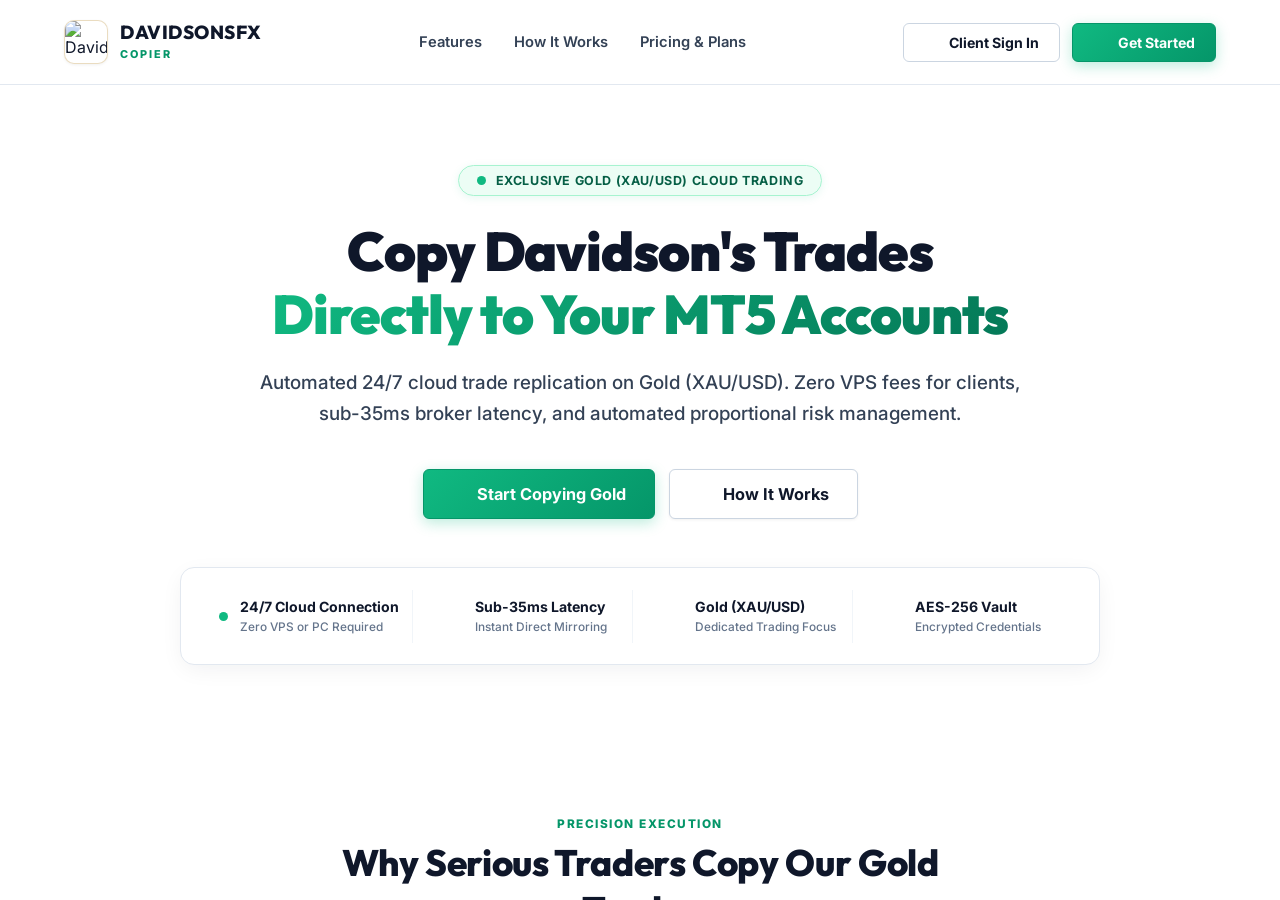
==== commit d377585f: "Update headline to Copy Davidson's Trades, remove Smart Money and old ticker, add vibrant green styl" ====
--- a/index.html
+++ b/index.html
@@ -3,7 +3,7 @@
 <head>
   <meta charset="UTF-8">
   <meta name="viewport" content="width=device-width, initial-scale=1.0">
-  <title>DAVIDSONSFX TRADING COPIER — Institutional Cloud MT5 Copy Trading</title>
+  <title>DAVIDSONSFX COPIER — Real-Time MetaTrader 5 Trade Copier</title>
   <link rel="icon" type="image/jpeg" href="https://i.postimg.cc/MKxtsFdV/Whats-App-Image-2026-07-01-at-12-51-50.jpg">
   <link rel="stylesheet" href="css/style.css">
   <link rel="preconnect" href="https://fonts.googleapis.com">
@@ -22,7 +22,7 @@
         <img src="https://i.postimg.cc/MKxtsFdV/Whats-App-Image-2026-07-01-at-12-51-50.jpg" alt="DavidsonsFX" class="brand-logo-img">
         <div class="brand-text">
           <h2>DAVIDSONSFX</h2>
-          <span>INSTITUTIONAL COPIER</span>
+          <span>COPIER</span>
         </div>
       </div>
       <div class="nav-links">
@@ -43,15 +43,15 @@
     <!-- Hero Section -->
     <section class="hero-section">
       <div class="hero-badge">
-        <i data-lucide="shield-check"></i> 
-        <span>EXCLUSIVE INSTITUTIONAL XAU/USD (GOLD) REPLICATION</span>
+        <span class="live-dot-green"></span>
+        <span>EXCLUSIVE GOLD (XAU/USD) CLOUD TRADING</span>
       </div>
       <h1 class="hero-title">
-        Institutional Gold (XAU/USD) Execution <br>
-        <span class="gold-gradient-text">Copied Directly to Your MT5 in Real-Time</span>
+        Copy Davidson's Trades <br>
+        <span class="highlight-green">Directly to Your MT5 Accounts</span>
       </h1>
       <p class="hero-subtitle">
-        Direct 24/7 cloud trade replication based on proprietary Smart Money Concepts (SMC) orderflow in Gold. Zero VPS fees for clients, sub-35ms broker latency, and automated proportional risk management.
+        Automated 24/7 cloud trade replication on Gold (XAU/USD). Zero VPS fees for clients, sub-35ms broker latency, and automated proportional risk management.
       </p>
 
       <div class="hero-cta-group">
@@ -63,23 +63,35 @@
         </button>
       </div>
 
-      <!-- Live Gold Market Intelligence Bar -->
-      <div class="landing-ticker">
-        <div class="ticker-box">
-          <span class="ticker-label text-gold">XAU/USD (SPOT GOLD)</span>
-          <span class="ticker-val" id="landing-gold">2,748.50</span>
-        </div>
-        <div class="ticker-box">
-          <span class="ticker-label">TYPICAL SPREAD</span>
-          <span class="ticker-val" id="landing-gold-spread">0.15 Pips</span>
-        </div>
-        <div class="ticker-box">
-          <span class="ticker-label">FOCUSED ASSET</span>
-          <span class="ticker-val" style="color: var(--text-gold);">Gold Only (XAUUSD)</span>
-        </div>
-        <div class="ticker-box">
-          <span class="ticker-label">CLOUD EXECUTION LATENCY</span>
-          <span class="ticker-val text-emerald">&lt; 35 ms</span>
+      <!-- Live Features & Performance Ribbon -->
+      <div class="hero-feature-ribbon">
+        <div class="ribbon-item">
+          <span class="ribbon-dot-green"></span>
+          <div>
+            <strong>24/7 Cloud Connection</strong>
+            <span>Zero VPS or PC Required</span>
+          </div>
+        </div>
+        <div class="ribbon-item">
+          <i data-lucide="zap" class="text-green"></i>
+          <div>
+            <strong>Sub-35ms Latency</strong>
+            <span>Instant Direct Mirroring</span>
+          </div>
+        </div>
+        <div class="ribbon-item">
+          <i data-lucide="crosshair" class="text-green"></i>
+          <div>
+            <strong>Gold (XAU/USD)</strong>
+            <span>Dedicated Trading Focus</span>
+          </div>
+        </div>
+        <div class="ribbon-item">
+          <i data-lucide="shield-check" class="text-green"></i>
+          <div>
+            <strong>AES-256 Vault</strong>
+            <span>Encrypted Credentials</span>
+          </div>
         </div>
       </div>
     </section>
@@ -87,16 +99,16 @@
     <!-- Features Section -->
     <section id="features" class="landing-section">
       <div class="section-header">
-        <span class="section-tag">COMMODITY SPECIALIZATION</span>
-        <h2>Why Serious Traders Copy Our Gold Signals</h2>
-        <p>Institutional precision engineered specifically for Gold (XAU/USD) market structure and volatility.</p>
+        <span class="section-tag">PRECISION EXECUTION</span>
+        <h2>Why Serious Traders Copy Our Gold Trades</h2>
+        <p>Institutional accuracy engineered specifically for Gold (XAU/USD) market structure and volatility.</p>
       </div>
 
       <div class="features-grid">
         <div class="feature-card">
-          <div class="feature-icon gold"><i data-lucide="crosshair"></i></div>
+          <div class="feature-icon emerald"><i data-lucide="crosshair"></i></div>
           <h3>100% Dedicated to Gold (XAUUSD)</h3>
-          <p>We do not dilute focus across dozens of currency pairs. Every position is engineered on high-probability Smart Money sweeps and session expansions in Gold.</p>
+          <p>We do not dilute focus across dozens of currency pairs. Every position is engineered on high-probability market sweeps and London/New York session expansions in Gold.</p>
         </div>
 
         <div class="feature-card">
@@ -112,7 +124,7 @@
         </div>
 
         <div class="feature-card">
-          <div class="feature-icon purple"><i data-lucide="sliders"></i></div>
+          <div class="feature-icon gold"><i data-lucide="sliders"></i></div>
           <h3>Proportional Equity Lot Sizing</h3>
           <p>Automated balance and equity scaling. Whether your MT5 balance is $200, $2,000, or $50,000, lot sizes calibrate proportionally to protect your capital.</p>
         </div>
@@ -151,26 +163,26 @@
     <section id="pricing" class="landing-section">
       <div class="section-header">
         <span class="section-tag">TRANSPARENT VIP ACCESS</span>
-        <h2>DavidsonsFX Gold Copier Subscription</h2>
+        <h2>DavidsonsFX Copier Subscription</h2>
         <p>Simple, honest pricing. No hidden fees or profit cuts.</p>
       </div>
 
       <div class="pricing-grid">
         <div class="pricing-card">
           <div class="pricing-badge">VIP GOLD PASS</div>
-          <h3>Monthly Gold Access</h3>
+          <h3>Monthly Access</h3>
           <div class="price-amount">$50 <span>/ month</span></div>
           <p class="price-desc">Full 24/7 cloud trade replication on Gold (XAU/USD).</p>
           <ul class="price-features">
-            <li><i data-lucide="check"></i> 1 Connected MT5 Trading Account</li>
-            <li><i data-lucide="check"></i> Dedicated XAU/USD (Gold) Execution Stream</li>
-            <li><i data-lucide="check"></i> Sub-35ms Low Latency Execution</li>
-            <li><i data-lucide="check"></i> Automated Proportional Equity Lot Sizing</li>
-            <li><i data-lucide="check"></i> Real-Time Stop Loss & Take Profit Sync</li>
-            <li><i data-lucide="check"></i> Instant Admin Verification via M-Pesa / USDT / Card</li>
-            <li><i data-lucide="check"></i> Priority Direct WhatsApp & Telegram Support</li>
+            <li><i data-lucide="check" class="text-green"></i> 1 Connected MT5 Trading Account</li>
+            <li><i data-lucide="check" class="text-green"></i> Dedicated XAU/USD (Gold) Execution Stream</li>
+            <li><i data-lucide="check" class="text-green"></i> Sub-35ms Low Latency Execution</li>
+            <li><i data-lucide="check" class="text-green"></i> Automated Proportional Equity Lot Sizing</li>
+            <li><i data-lucide="check" class="text-green"></i> Real-Time Stop Loss & Take Profit Sync</li>
+            <li><i data-lucide="check" class="text-green"></i> Instant Admin Verification via M-Pesa / USDT / Card</li>
+            <li><i data-lucide="check" class="text-green"></i> Priority Direct WhatsApp & Telegram Support</li>
           </ul>
-          <button class="btn btn-primary btn-block" onclick="openAuthModal('register')">
+          <button class="btn btn-primary btn-block btn-lg" onclick="openAuthModal('register')">
             Subscribe & Connect MT5 Account
           </button>
         </div>
@@ -195,7 +207,7 @@
           <img src="https://i.postimg.cc/MKxtsFdV/Whats-App-Image-2026-07-01-at-12-51-50.jpg" alt="DavidsonsFX" class="brand-logo-img">
           <div class="brand-text">
             <h2>DAVIDSONSFX</h2>
-            <span id="role-badge-text">PORTAL</span>
+            <span id="role-badge-text">COPIER</span>
           </div>
         </div>
 
@@ -229,6 +241,7 @@
         <!-- Live Market Ticker (Gold Focused) -->
         <div class="gold-ticker-bar">
           <div class="ticker-item">
+            <span class="ribbon-dot-green"></span>
             <span class="ticker-sym text-gold">XAU/USD SPOT</span>
             <span class="ticker-price ticker-highlight" id="ticker-gold">--</span>
           </div>
@@ -237,11 +250,11 @@
             <span class="ticker-price" style="font-size: 13px; font-weight: 600; color: var(--text-muted);">SPOT COMMODITIES (GOLD ONLY)</span>
           </div>
           <div class="ticker-item">
-            <span class="ticker-sym">STRATEGY</span>
-            <span class="ticker-price" style="font-size: 13px; font-weight: 600; color: var(--emerald);">SMC LIQUIDITY ORDERFLOW</span>
+            <span class="ticker-sym">STATUS</span>
+            <span class="ticker-price text-emerald" style="font-size: 13px; font-weight: 700;">LIVE CLOUD ACTIVE</span>
           </div>
           <div class="ticker-item" style="margin-left: auto;">
-            <span class="badge badge-gold" id="portal-role-tag">CLIENT ACCOUNT</span>
+            <span class="badge badge-emerald" id="portal-role-tag">CLIENT ACCOUNT</span>
           </div>
         </div>
 
--- a/css/style.css
+++ b/css/style.css
@@ -1,5 +1,5 @@
 :root {
-  /* DavidsonsFX Luxury White & Refined Bullion Gold Palette */
+  /* DavidsonsFX Clean White, Vibrant Emerald & Bullion Gold Palette */
   --bg-main: #ffffff;
   --bg-secondary: #f8fafc;
   --bg-sidebar: #ffffff;
@@ -10,11 +10,20 @@
   --border-divider: #f1f5f9;
   --border-gold: rgba(180, 131, 29, 0.28);
   --border-gold-bright: #b8860b;
+  --border-green: #a7f3d0;
 
   --text-main: #0f172a;       /* Slate 900 - Deep, rich readable black */
-  --text-muted: #475569;      /* Slate 600 - Clean charcoal */
-  --text-dim: #94a3b8;        /* Slate 400 */
-  --text-gold: #9a6a15;       /* Deep metallic bullion gold for white background */
+  --text-muted: #334155;      /* Slate 700 - Highly visible charcoal */
+  --text-dim: #64748b;        /* Slate 500 */
+  --text-gold: #9a6a15;       /* Deep metallic bullion gold */
+  --text-green: #059669;      /* Crisp Emerald Green */
+
+  /* Vibrant Emerald Green */
+  --emerald: #10b981;
+  --emerald-dark: #059669;
+  --emerald-deep: #047857;
+  --emerald-bg: #ecfdf5;
+  --emerald-border: #a7f3d0;
 
   /* Metallic Golds */
   --gold-50: #fefce8;
@@ -27,15 +36,13 @@
   --gold-700: #71460c;
 
   /* Gradients */
+  --gradient-green: linear-gradient(135deg, #10b981 0%, #059669 100%);
+  --gradient-green-hover: linear-gradient(135deg, #34d399 0%, #047857 100%);
   --gradient-gold: linear-gradient(135deg, #c59b27 0%, #9e7116 100%);
   --gradient-gold-hover: linear-gradient(135deg, #d4af37 0%, #b4831d 100%);
   --gradient-card: #ffffff;
-  --gradient-gold-subtle: linear-gradient(135deg, rgba(212, 175, 55, 0.08) 0%, rgba(180, 131, 29, 0.02) 100%);
 
   /* Trading Status */
-  --emerald: #059669;
-  --emerald-bg: #ecfdf5;
-  --emerald-border: #a7f3d0;
   --rose: #dc2626;
   --rose-bg: #fef2f2;
   --rose-border: #fecaca;
@@ -43,9 +50,10 @@
   --amber-bg: #fffbeb;
   --cyan: #0284c7;
 
-  --shadow-sm: 0 1px 2px 0 rgba(0, 0, 0, 0.05);
+  --shadow-sm: 0 1px 3px 0 rgba(0, 0, 0, 0.06);
   --shadow-card: 0 1px 3px 0 rgba(0, 0, 0, 0.06), 0 1px 2px -1px rgba(0, 0, 0, 0.04);
-  --shadow-card-hover: 0 10px 25px -5px rgba(15, 23, 42, 0.08), 0 8px 10px -6px rgba(15, 23, 42, 0.03);
+  --shadow-card-hover: 0 12px 28px -4px rgba(16, 185, 129, 0.12), 0 8px 16px -6px rgba(15, 23, 42, 0.06);
+  --shadow-green: 0 4px 14px rgba(16, 185, 129, 0.28);
   --shadow-gold: 0 4px 14px rgba(180, 131, 29, 0.16);
 
   --font-sans: 'Inter', -apple-system, BlinkMacSystemFont, 'Segoe UI', Roboto, sans-serif;
@@ -70,6 +78,14 @@
   overflow: hidden;
   -webkit-font-smoothing: antialiased;
   -moz-osx-font-smoothing: grayscale;
+}
+
+svg.lucide {
+  stroke-width: 2.2px !important;
+}
+
+.text-green {
+  color: #059669 !important;
 }
 
 .app-container {
@@ -126,7 +142,7 @@
 
 .brand-text h2 {
   font-family: var(--font-heading);
-  font-size: 1.15rem;
+  font-size: 1.18rem;
   font-weight: 800;
   letter-spacing: 0.5px;
   color: var(--text-main);
@@ -134,10 +150,10 @@
 }
 
 .brand-text span {
-  font-size: 0.65rem;
-  color: var(--text-gold);
-  font-weight: 700;
-  letter-spacing: 1.5px;
+  font-size: 0.68rem;
+  color: var(--emerald-dark);
+  font-weight: 800;
+  letter-spacing: 2px;
   text-transform: uppercase;
 }
 
@@ -145,19 +161,20 @@
   display: flex;
   align-items: center;
   gap: 8px;
-  background: #fffbeb;
-  border: 1px solid #fde68a;
+  background: #ecfdf5;
+  border: 1px solid #a7f3d0;
   border-radius: 20px;
   padding: 6px 12px;
   margin: 14px 0 10px 0;
   font-size: 0.75rem;
   font-weight: 700;
-  color: #92400e;
+  color: #065f46;
 }
 
 .vip-badge-pill i {
-  width: 14px;
-  height: 14px;
+  width: 15px;
+  height: 15px;
+  color: #059669;
 }
 
 .nav-menu {
@@ -187,7 +204,7 @@
   color: var(--text-muted);
   text-decoration: none;
   border-radius: var(--radius-sm);
-  font-weight: 500;
+  font-weight: 600;
   font-size: 0.88rem;
   transition: all 0.15s ease;
   position: relative;
@@ -203,21 +220,21 @@
 
 .nav-item:hover {
   color: var(--text-main);
-  background-color: var(--bg-secondary);
+  background-color: #f1f5f9;
 }
 
 .nav-item:hover i {
-  color: var(--text-gold);
+  color: var(--emerald-dark);
 }
 
 .nav-item.active {
-  color: var(--text-main);
-  background-color: #f1f5f9;
-  font-weight: 600;
+  color: var(--emerald-deep);
+  background-color: #ecfdf5;
+  font-weight: 700;
 }
 
 .nav-item.active i {
-  color: var(--gold-600);
+  color: var(--emerald-dark);
 }
 
 .nav-item.active::before {
@@ -227,7 +244,7 @@
   top: 6px;
   bottom: 6px;
   width: 3px;
-  background: var(--gradient-gold);
+  background: var(--gradient-green);
   border-radius: 0 3px 3px 0;
 }
 
@@ -235,11 +252,11 @@
   margin-left: auto;
   font-size: 0.7rem;
   font-weight: 700;
-  background: #fef3c7;
-  color: #92400e;
-  padding: 2px 7px;
+  background: #ecfdf5;
+  color: #065f46;
+  padding: 2px 8px;
   border-radius: 12px;
-  border: 1px solid #fde68a;
+  border: 1px solid #a7f3d0;
 }
 
 .server-status-card {
@@ -254,17 +271,18 @@
   display: flex;
   align-items: center;
   gap: 8px;
-  font-size: 0.8rem;
-  font-weight: 600;
+  font-size: 0.82rem;
+  font-weight: 700;
   color: var(--text-main);
 }
 
 .pulse-dot {
-  width: 8px;
-  height: 8px;
+  width: 9px;
+  height: 9px;
   border-radius: 50%;
   background-color: var(--emerald);
-  box-shadow: 0 0 6px rgba(5, 150, 105, 0.4);
+  box-shadow: 0 0 0 0 rgba(16, 185, 129, 0.7);
+  animation: pulseGreen 1.8s infinite;
 }
 
 .latency-stat {
@@ -323,12 +341,12 @@
 }
 
 .ticker-highlight {
-  color: var(--gold-600);
-  font-weight: 700;
-  background: #fefce8;
-  padding: 2px 8px;
+  color: #065f46;
+  font-weight: 700;
+  background: #ecfdf5;
+  padding: 3px 9px;
   border-radius: 4px;
-  border: 1px solid #fef08a;
+  border: 1px solid #a7f3d0;
 }
 
 /* Top Header */
@@ -343,14 +361,14 @@
 
 .page-title h1 {
   font-family: var(--font-heading);
-  font-size: 1.45rem;
-  font-weight: 700;
+  font-size: 1.5rem;
+  font-weight: 800;
   color: var(--text-main);
 }
 
 .page-title p {
   color: var(--text-muted);
-  font-size: 0.85rem;
+  font-size: 0.88rem;
   margin-top: 2px;
 }
 
@@ -366,79 +384,69 @@
   align-items: center;
   justify-content: center;
   gap: 8px;
-  padding: 9px 18px;
+  padding: 10px 20px;
   border-radius: var(--radius-sm);
-  font-weight: 600;
+  font-weight: 700;
   font-size: 0.88rem;
   cursor: pointer;
-  transition: all 0.15s ease;
+  transition: all 0.2s cubic-bezier(0.16, 1, 0.3, 1);
   border: none;
   font-family: var(--font-sans);
   text-decoration: none;
 }
 
 .btn i {
-  width: 16px;
-  height: 16px;
+  width: 17px;
+  height: 17px;
 }
 
 .btn-primary {
-  background: #0f172a;
+  background: var(--gradient-green);
   color: #ffffff;
-  border: 1px solid #0f172a;
+  border: 1px solid #059669;
+  box-shadow: 0 4px 14px rgba(16, 185, 129, 0.28);
+}
+
+.btn-primary:hover {
+  background: var(--gradient-green-hover);
+  border-color: #047857;
+  transform: translateY(-2px);
+  box-shadow: 0 8px 22px rgba(16, 185, 129, 0.38);
+}
+
+.btn-secondary {
+  background: #ffffff;
+  color: var(--text-main);
+  border: 1px solid #cbd5e1;
   box-shadow: var(--shadow-sm);
 }
 
-.btn-primary:hover {
-  background: #1e293b;
-  border-color: #1e293b;
+.btn-secondary:hover {
+  background: #f8fafc;
+  border-color: #94a3b8;
   transform: translateY(-1px);
-  box-shadow: 0 4px 12px rgba(15, 23, 42, 0.15);
-}
-
-.btn-gold {
-  background: var(--gradient-gold);
-  color: #ffffff;
-  border: 1px solid var(--gold-600);
-  box-shadow: var(--shadow-gold);
-}
-
-.btn-gold:hover {
-  background: var(--gradient-gold-hover);
-  transform: translateY(-1px);
-}
-
-.btn-secondary {
-  background: #ffffff;
-  color: var(--text-main);
-  border: 1px solid var(--border-subtle);
-  box-shadow: var(--shadow-sm);
-}
-
-.btn-secondary:hover {
-  background: var(--bg-secondary);
-  border-color: #cbd5e1;
 }
 
 .btn-outline {
   background: #ffffff;
   color: var(--text-main);
-  border: 1px solid var(--border-subtle);
+  border: 1px solid #cbd5e1;
 }
 
 .btn-outline:hover {
-  background: var(--bg-secondary);
-  border-color: #cbd5e1;
+  background: #f8fafc;
+  border-color: #059669;
+  color: #059669;
 }
 
 .btn-sm {
-  padding: 6px 12px;
-  font-size: 0.78rem;
+  padding: 6px 14px;
+  font-size: 0.8rem;
 }
 
 .btn-lg {
-  padding: 13px 26px;
-  font-size: 1rem;
+  padding: 14px 28px;
+  font-size: 1.02rem;
 }
 
 .btn-block {
@@ -483,18 +491,18 @@
   background-color: var(--bg-card);
   border: 1px solid var(--border-subtle);
   border-radius: var(--radius);
-  padding: 1.25rem;
+  padding: 1.35rem;
   display: flex;
   flex-direction: column;
   gap: 10px;
   box-shadow: var(--shadow-card);
-  transition: all 0.2s ease;
+  transition: all 0.2s cubic-bezier(0.16, 1, 0.3, 1);
 }
 
 .stat-card:hover {
-  border-color: #cbd5e1;
+  border-color: #10b981;
   box-shadow: var(--shadow-card-hover);
-  transform: translateY(-2px);
+  transform: translateY(-3px);
 }
 
 .stat-header {
@@ -505,24 +513,30 @@
 
 .stat-title {
   font-size: 0.78rem;
-  font-weight: 600;
+  font-weight: 700;
   color: var(--text-muted);
   text-transform: uppercase;
   letter-spacing: 0.5px;
 }
 
 .stat-icon {
-  width: 34px;
-  height: 34px;
-  border-radius: 8px;
+  width: 36px;
+  height: 36px;
+  border-radius: 9px;
   display: flex;
   align-items: center;
   justify-content: center;
 }
 
 .stat-icon i {
-  width: 18px;
-  height: 18px;
+  width: 20px;
+  height: 20px;
+}
+
+.stat-icon.emerald {
+  background: #ecfdf5;
+  color: #065f46;
+  border: 1px solid #a7f3d0;
 }
 
 .stat-icon.gold {
@@ -531,12 +545,6 @@
   border: 1px solid #fde68a;
 }
 
-.stat-icon.emerald {
-  background: #ecfdf5;
-  color: #065f46;
-  border: 1px solid #a7f3d0;
-}
-
 .stat-icon.rose {
   background: #fef2f2;
   color: #991b1b;
@@ -551,8 +559,8 @@
 
 .stat-value {
   font-family: var(--font-heading);
-  font-size: 1.65rem;
-  font-weight: 700;
+  font-size: 1.75rem;
+  font-weight: 800;
   color: var(--text-main);
   line-height: 1.1;
 }
@@ -561,19 +569,20 @@
   display: flex;
   align-items: center;
   gap: 8px;
-  font-size: 0.75rem;
+  font-size: 0.78rem;
   color: var(--text-muted);
+  font-weight: 500;
 }
 
 .stat-trend {
   display: inline-flex;
   align-items: center;
   gap: 3px;
-  font-weight: 600;
+  font-weight: 700;
 }
 
 .stat-trend.positive {
-  color: var(--emerald);
+  color: var(--emerald-dark);
 }
 
 .stat-trend.negative {
@@ -593,15 +602,15 @@
   display: flex;
   justify-content: space-between;
   align-items: center;
-  padding: 1.1rem 1.5rem;
+  padding: 1.2rem 1.6rem;
   border-bottom: 1px solid var(--border-divider);
   background: #ffffff;
 }
 
 .panel-header h3 {
   font-family: var(--font-heading);
-  font-size: 1.05rem;
-  font-weight: 700;
+  font-size: 1.1rem;
+  font-weight: 800;
   color: var(--text-main);
   display: flex;
   align-items: center;
@@ -609,7 +618,7 @@
 }
 
 .panel-header h3 i {
-  color: var(--text-gold);
+  color: var(--emerald-dark);
   width: 20px;
   height: 20px;
 }
@@ -622,26 +631,27 @@
 .data-table {
   width: 100%;
   border-collapse: collapse;
-  font-size: 0.85rem;
+  font-size: 0.88rem;
   text-align: left;
 }
 
 .data-table th {
   background-color: #f8fafc;
   color: var(--text-muted);
-  font-weight: 600;
-  padding: 12px 18px;
+  font-weight: 700;
+  padding: 13px 18px;
   border-bottom: 1px solid var(--border-subtle);
-  font-size: 0.72rem;
+  font-size: 0.75rem;
   text-transform: uppercase;
   letter-spacing: 0.5px;
 }
 
 .data-table td {
-  padding: 13px 18px;
+  padding: 14px 18px;
   border-bottom: 1px solid var(--border-divider);
   color: var(--text-main);
   vertical-align: middle;
+  font-weight: 500;
 }
 
 .data-table tr:hover {
@@ -657,23 +667,23 @@
   display: inline-flex;
   align-items: center;
   gap: 5px;
-  padding: 3px 9px;
+  padding: 4px 10px;
   border-radius: 20px;
-  font-size: 0.72rem;
-  font-weight: 600;
+  font-size: 0.75rem;
+  font-weight: 700;
   letter-spacing: 0.3px;
+}
+
+.badge-emerald {
+  background: #ecfdf5;
+  color: #065f46;
+  border: 1px solid #a7f3d0;
 }
 
 .badge-gold {
   background: #fffbeb;
   color: #92400e;
   border: 1px solid #fde68a;
-}
-
-.badge-emerald {
-  background: #ecfdf5;
-  color: #065f46;
-  border: 1px solid #a7f3d0;
 }
 
 .badge-rose {
@@ -706,17 +716,18 @@
   background: #ffffff;
   border: 1px solid var(--border-subtle);
   border-radius: var(--radius);
-  padding: 1rem 1.25rem;
+  padding: 1.1rem 1.3rem;
   display: flex;
   flex-direction: column;
   gap: 10px;
-  transition: all 0.2s ease;
+  transition: all 0.2s cubic-bezier(0.16, 1, 0.3, 1);
   box-shadow: var(--shadow-sm);
 }
 
 .position-card:hover {
-  border-color: #cbd5e1;
+  border-color: #10b981;
   box-shadow: var(--shadow-card);
+  transform: translateY(-2px);
 }
 
 .position-header {
@@ -727,8 +738,8 @@
 
 .position-symbol {
   font-family: var(--font-heading);
-  font-size: 1.05rem;
-  font-weight: 700;
+  font-size: 1.1rem;
+  font-weight: 800;
   color: var(--text-main);
   display: flex;
   align-items: center;
@@ -739,38 +750,39 @@
   display: grid;
   grid-template-columns: repeat(3, 1fr);
   gap: 8px;
-  font-size: 0.78rem;
-  padding: 8px 0;
+  font-size: 0.8rem;
+  padding: 9px 0;
   border-top: 1px solid var(--border-divider);
   border-bottom: 1px solid var(--border-divider);
 }
 
 .position-stat span {
-  color: var(--text-muted);
-  font-size: 0.7rem;
+  color: var(--text-dim);
+  font-size: 0.72rem;
   display: block;
 }
 
 .position-stat strong {
   color: var(--text-main);
   font-family: var(--font-mono);
+  font-weight: 700;
 }
 
 .position-profit {
   display: flex;
   justify-content: space-between;
   align-items: center;
-  font-size: 0.82rem;
+  font-size: 0.85rem;
 }
 
 .profit-val {
   font-family: var(--font-mono);
-  font-weight: 700;
-  font-size: 1.05rem;
+  font-weight: 800;
+  font-size: 1.15rem;
 }
 
 .profit-val.positive {
-  color: var(--emerald);
+  color: var(--emerald-dark);
 }
 
 .profit-val.negative {
@@ -785,7 +797,7 @@
   right: 0;
   bottom: 0;
   background-color: rgba(15, 23, 42, 0.45);
-  backdrop-filter: blur(4px);
+  backdrop-filter: blur(5px);
   display: none;
   align-items: center;
   justify-content: center;
@@ -803,9 +815,9 @@
   border-radius: var(--radius-lg);
   width: 100%;
   max-width: 480px;
-  box-shadow: 0 20px 25px -5px rgba(0, 0, 0, 0.1), 0 10px 10px -5px rgba(0, 0, 0, 0.04);
+  box-shadow: 0 25px 35px -5px rgba(0, 0, 0, 0.12), 0 10px 15px -5px rgba(0, 0, 0, 0.04);
   overflow: hidden;
-  animation: modalIn 0.2s cubic-bezier(0.16, 1, 0.3, 1);
+  animation: modalIn 0.22s cubic-bezier(0.16, 1, 0.3, 1);
 }
 
 .modal.modal-lg {
@@ -813,12 +825,12 @@
 }
 
 @keyframes modalIn {
-  from { opacity: 0; transform: scale(0.96) translateY(8px); }
+  from { opacity: 0; transform: scale(0.95) translateY(10px); }
   to { opacity: 1; transform: scale(1) translateY(0); }
 }
 
 .modal-header {
-  padding: 1.25rem 1.5rem;
+  padding: 1.35rem 1.6rem;
   border-bottom: 1px solid var(--border-divider);
   display: flex;
   align-items: center;
@@ -828,19 +840,20 @@
 
 .modal-header h3 {
   font-family: var(--font-heading);
-  font-size: 1.15rem;
-  font-weight: 700;
+  font-size: 1.2rem;
+  font-weight: 800;
   color: var(--text-main);
 }
 
 .modal-close {
   background: transparent;
   border: none;
-  color: var(--text-muted);
-  font-size: 1.4rem;
+  color: var(--text-dim);
+  font-size: 1.5rem;
   cursor: pointer;
   padding: 4px;
   line-height: 1;
+  transition: color 0.15s ease;
 }
 
 .modal-close:hover {
@@ -848,16 +861,16 @@
 }
 
 .modal-body {
-  padding: 1.5rem;
+  padding: 1.6rem;
   display: flex;
   flex-direction: column;
-  gap: 14px;
+  gap: 15px;
   max-height: 75vh;
   overflow-y: auto;
 }
 
 .modal-footer {
-  padding: 1rem 1.5rem;
+  padding: 1.1rem 1.6rem;
   border-top: 1px solid var(--border-divider);
   display: flex;
   justify-content: flex-end;
@@ -873,27 +886,28 @@
 
 .form-group label {
   font-size: 0.78rem;
-  font-weight: 600;
+  font-weight: 700;
   color: var(--text-main);
   text-transform: uppercase;
-  letter-spacing: 0.3px;
+  letter-spacing: 0.4px;
 }
 
 .form-control {
   background-color: #ffffff;
-  border: 1px solid #d1d5db;
+  border: 1.5px solid #cbd5e1;
   border-radius: var(--radius-sm);
-  padding: 10px 14px;
+  padding: 11px 15px;
   color: var(--text-main);
   font-family: var(--font-sans);
-  font-size: 0.9rem;
+  font-size: 0.92rem;
+  font-weight: 500;
   outline: none;
-  transition: all 0.15s ease;
+  transition: all 0.18s ease;
 }
 
 .form-control:focus {
-  border-color: #b4831d;
-  box-shadow: 0 0 0 3px rgba(180, 131, 29, 0.12);
+  border-color: #10b981;
+  box-shadow: 0 0 0 3px rgba(16, 185, 129, 0.15);
 }
 
 .form-row {
@@ -903,8 +917,8 @@
 }
 
 .form-hint {
-  font-size: 0.72rem;
-  color: var(--text-muted);
+  font-size: 0.74rem;
+  color: var(--text-dim);
 }
 
 .checkbox-group {
@@ -918,15 +932,16 @@
   display: flex;
   align-items: center;
   gap: 10px;
-  font-size: 0.85rem;
+  font-size: 0.88rem;
   cursor: pointer;
   color: var(--text-main);
+  font-weight: 500;
 }
 
 .checkbox-label input[type="checkbox"] {
-  accent-color: #b4831d;
-  width: 16px;
-  height: 16px;
+  accent-color: #10b981;
+  width: 17px;
+  height: 17px;
 }
 
 /* ==================== PAGE VIEWS ==================== */
@@ -944,7 +959,7 @@
   display: flex;
 }
 
-/* ==================== LANDING PAGE (WHITE THEME) ==================== */
+/* ==================== LANDING PAGE (WHITE & GREEN THEME) ==================== */
 #view-landing {
   background-color: #ffffff;
   overflow-y: auto;
@@ -955,7 +970,7 @@
   display: flex;
   align-items: center;
   justify-content: space-between;
-  padding: 1.2rem 4rem;
+  padding: 1.25rem 4rem;
   background-color: rgba(255, 255, 255, 0.98);
   backdrop-filter: blur(10px);
   border-bottom: 1px solid var(--border-subtle);
@@ -978,13 +993,13 @@
 .nav-links a {
   color: var(--text-muted);
   text-decoration: none;
-  font-weight: 500;
-  font-size: 0.9rem;
+  font-weight: 600;
+  font-size: 0.92rem;
   transition: color 0.15s ease;
 }
 
 .nav-links a:hover {
-  color: var(--text-main);
+  color: var(--emerald-dark);
 }
 
 .nav-auth-actions {
@@ -994,107 +1009,153 @@
 
 /* Hero Section */
 .hero-section {
-  padding: 5rem 2rem 4rem 2rem;
+  padding: 5rem 2rem 4.5rem 2rem;
   text-align: center;
-  max-width: 980px;
+  max-width: 1020px;
   margin: 0 auto;
   display: flex;
   flex-direction: column;
   align-items: center;
+}
+
+.live-dot-green, .ribbon-dot-green {
+  width: 9px;
+  height: 9px;
+  border-radius: 50%;
+  background-color: #10b981;
+  box-shadow: 0 0 0 0 rgba(16, 185, 129, 0.7);
+  animation: pulseGreen 1.8s infinite;
+  display: inline-block;
+  flex-shrink: 0;
+}
+
+@keyframes pulseGreen {
+  0% {
+    transform: scale(0.95);
+    box-shadow: 0 0 0 0 rgba(16, 185, 129, 0.7);
+  }
+  70% {
+    transform: scale(1);
+    box-shadow: 0 0 0 8px rgba(16, 185, 129, 0);
+  }
+  100% {
+    transform: scale(0.95);
+    box-shadow: 0 0 0 0 rgba(16, 185, 129, 0);
+  }
 }
 
 .hero-badge {
   display: inline-flex;
   align-items: center;
-  gap: 8px;
-  background: #fffbeb;
-  border: 1px solid #fde68a;
+  gap: 10px;
+  background: #ecfdf5;
+  border: 1px solid #a7f3d0;
   border-radius: 30px;
-  padding: 6px 16px;
+  padding: 7px 18px;
   margin-bottom: 1.5rem;
-  font-size: 0.75rem;
-  font-weight: 700;
-  color: #92400e;
-  letter-spacing: 0.5px;
+  font-size: 0.78rem;
+  font-weight: 700;
+  color: #065f46;
+  letter-spacing: 0.6px;
   text-transform: uppercase;
-}
-
-.hero-badge i {
-  width: 14px;
-  height: 14px;
+  animation: floatBadge 3.5s ease-in-out infinite;
+  box-shadow: 0 2px 8px rgba(16, 185, 129, 0.1);
+}
+
+@keyframes floatBadge {
+  0%, 100% { transform: translateY(0); }
+  50% { transform: translateY(-4px); }
 }
 
 .hero-title {
   font-family: var(--font-heading);
-  font-size: 3.25rem;
-  font-weight: 800;
+  font-size: 3.4rem;
+  font-weight: 900;
   line-height: 1.15;
   color: var(--text-main);
-  margin-bottom: 1.25rem;
+  margin-bottom: 1.35rem;
   letter-spacing: -0.02em;
 }
 
-.gold-gradient-text {
-  color: #9a6a15;
-  background: linear-gradient(135deg, #b4831d 0%, #78350f 100%);
+.highlight-green {
+  color: #059669;
+  background: linear-gradient(135deg, #10b981 0%, #047857 100%);
   -webkit-background-clip: text;
   -webkit-text-fill-color: transparent;
 }
 
 .hero-subtitle {
-  font-size: 1.15rem;
-  line-height: 1.6;
+  font-size: 1.18rem;
+  line-height: 1.65;
   color: var(--text-muted);
-  max-width: 720px;
-  margin-bottom: 2.25rem;
+  max-width: 760px;
+  margin-bottom: 2.5rem;
+  font-weight: 500;
 }
 
 .hero-cta-group {
   display: flex;
   gap: 14px;
-  margin-bottom: 3.5rem;
-}
-
-/* Landing Ticker Box (Gold Focused) */
-.landing-ticker {
+  margin-bottom: 3rem;
+}
+
+/* Features Ribbon */
+.hero-feature-ribbon {
   display: grid;
   grid-template-columns: repeat(4, 1fr);
   gap: 14px;
   width: 100%;
-  max-width: 880px;
-  background: #ffffff;
-  border: 1px solid var(--border-subtle);
-  border-radius: var(--radius);
-  padding: 1.25rem;
-  box-shadow: 0 4px 20px -2px rgba(15, 23, 42, 0.05);
-}
-
-.ticker-box {
-  display: flex;
-  flex-direction: column;
-  gap: 4px;
+  max-width: 920px;
+  background: #ffffff;
+  border: 1px solid #e2e8f0;
+  border-radius: 14px;
+  padding: 1.35rem 1.6rem;
+  box-shadow: 0 6px 25px -4px rgba(15, 23, 42, 0.07);
+  animation: fadeInUp 0.7s cubic-bezier(0.16, 1, 0.3, 1) backwards;
+}
+
+@keyframes fadeInUp {
+  from {
+    opacity: 0;
+    transform: translateY(16px);
+  }
+  to {
+    opacity: 1;
+    transform: translateY(0);
+  }
+}
+
+.ribbon-item {
+  display: flex;
+  align-items: center;
+  gap: 12px;
   padding: 8px 12px;
-  border-right: 1px solid var(--border-divider);
+  border-right: 1px solid #f1f5f9;
   text-align: left;
 }
 
-.ticker-box:last-child {
+.ribbon-item:last-child {
   border-right: none;
 }
 
-.ticker-label {
-  font-size: 0.68rem;
-  font-weight: 700;
-  color: var(--text-dim);
-  text-transform: uppercase;
-  letter-spacing: 0.5px;
-}
-
-.ticker-val {
-  font-family: var(--font-mono);
-  font-size: 1.15rem;
-  font-weight: 700;
-  color: var(--text-main);
+.ribbon-item strong {
+  display: block;
+  font-size: 0.88rem;
+  color: #0f172a;
+  font-weight: 700;
+}
+
+.ribbon-item span {
+  font-size: 0.74rem;
+  color: #64748b;
+  font-weight: 500;
+}
+
+.ribbon-item i {
+  width: 24px;
+  height: 24px;
+  color: #059669;
+  flex-shrink: 0;
 }
 
 /* Features Grid */
@@ -1120,14 +1181,14 @@
 
 .section-header {
   text-align: center;
-  max-width: 640px;
+  max-width: 660px;
   margin: 0 auto 3.5rem auto;
 }
 
 .section-tag {
-  font-size: 0.72rem;
-  font-weight: 700;
-  color: var(--gold-600);
+  font-size: 0.74rem;
+  font-weight: 800;
+  color: var(--emerald-dark);
   letter-spacing: 1.5px;
   text-transform: uppercase;
   display: block;
@@ -1136,8 +1197,8 @@
 
 .section-header h2 {
   font-family: var(--font-heading);
-  font-size: 2.25rem;
-  font-weight: 700;
+  font-size: 2.3rem;
+  font-weight: 800;
   color: var(--text-main);
   letter-spacing: -0.01em;
 }
@@ -1145,7 +1206,8 @@
 .section-header p {
   color: var(--text-muted);
   margin-top: 10px;
-  font-size: 1rem;
+  font-size: 1.02rem;
+  font-weight: 500;
 }
 
 .features-grid {
@@ -1156,34 +1218,46 @@
 
 .feature-card {
   background: #ffffff;
-  border: 1px solid var(--border-subtle);
+  border: 1px solid #e2e8f0;
   border-radius: var(--radius);
-  padding: 2rem 1.5rem;
+  padding: 2.2rem 1.6rem;
   display: flex;
   flex-direction: column;
   gap: 14px;
-  transition: all 0.2s ease;
+  transition: all 0.25s cubic-bezier(0.16, 1, 0.3, 1);
   box-shadow: var(--shadow-sm);
 }
 
 .feature-card:hover {
-  border-color: #cbd5e1;
-  box-shadow: var(--shadow-card-hover);
-  transform: translateY(-3px);
+  border-color: #10b981;
+  box-shadow: 0 12px 30px -4px rgba(16, 185, 129, 0.16), 0 4px 12px rgba(0, 0, 0, 0.04);
+  transform: translateY(-4px);
 }
 
 .feature-icon {
-  width: 44px;
-  height: 44px;
-  border-radius: 10px;
+  width: 46px;
+  height: 46px;
+  border-radius: 11px;
   display: flex;
   align-items: center;
   justify-content: center;
 }
 
 .feature-icon i {
-  width: 22px;
-  height: 22px;
+  width: 24px;
+  height: 24px;
+}
+
+.feature-icon.emerald {
+  background: #ecfdf5;
+  color: #065f46;
+  border: 1px solid #a7f3d0;
+}
+
+.feature-icon.cyan {
+  background: #eff6ff;
+  color: #1e40af;
+  border: 1px solid #bfdbfe;
 }
 
 .feature-icon.gold {
@@ -1192,35 +1266,18 @@
   border: 1px solid #fde68a;
 }
 
-.feature-icon.emerald {
-  background: #ecfdf5;
-  color: #065f46;
-  border: 1px solid #a7f3d0;
-}
-
-.feature-icon.cyan {
-  background: #eff6ff;
-  color: #1e40af;
-  border: 1px solid #bfdbfe;
-}
-
-.feature-icon.purple {
-  background: #faf5ff;
-  color: #6b21a8;
-  border: 1px solid #e9d5ff;
-}
-
 .feature-card h3 {
   font-family: var(--font-heading);
-  font-size: 1.15rem;
-  font-weight: 700;
+  font-size: 1.2rem;
+  font-weight: 800;
   color: var(--text-main);
 }
 
 .feature-card p {
   color: var(--text-muted);
-  font-size: 0.9rem;
+  font-size: 0.92rem;
   line-height: 1.6;
+  font-weight: 500;
 }
 
 /* Steps Grid */
@@ -1232,18 +1289,25 @@
 
 .step-card {
   background: #ffffff;
-  border: 1px solid var(--border-subtle);
+  border: 1px solid #e2e8f0;
   border-radius: var(--radius);
   padding: 2.25rem 1.75rem;
   position: relative;
   box-shadow: var(--shadow-sm);
+  transition: all 0.25s cubic-bezier(0.16, 1, 0.3, 1);
+}
+
+.step-card:hover {
+  border-color: #10b981;
+  box-shadow: 0 10px 25px -4px rgba(16, 185, 129, 0.12);
+  transform: translateY(-3px);
 }
 
 .step-num {
   font-family: var(--font-heading);
-  font-size: 2.5rem;
-  font-weight: 800;
-  color: #f1f5f9;
+  font-size: 2.6rem;
+  font-weight: 900;
+  color: #e2e8f0;
   position: absolute;
   top: 1rem;
   right: 1.25rem;
@@ -1251,16 +1315,17 @@
 
 .step-card h3 {
   font-family: var(--font-heading);
-  font-size: 1.2rem;
-  font-weight: 700;
+  font-size: 1.25rem;
+  font-weight: 800;
   color: var(--text-main);
   margin-bottom: 10px;
 }
 
 .step-card p {
   color: var(--text-muted);
-  font-size: 0.9rem;
+  font-size: 0.92rem;
   line-height: 1.6;
+  font-weight: 500;
 }
 
 /* Pricing Grid */
@@ -1271,41 +1336,48 @@
 
 .pricing-card {
   background: #ffffff;
-  border: 2px solid #b4831d;
+  border: 2px solid #10b981;
   border-radius: var(--radius-lg);
   padding: 3rem 2.5rem;
   width: 100%;
-  max-width: 440px;
+  max-width: 450px;
   position: relative;
-  box-shadow: 0 10px 30px -5px rgba(180, 131, 29, 0.12);
+  box-shadow: 0 12px 35px -5px rgba(16, 185, 129, 0.18);
   display: flex;
   flex-direction: column;
+  transition: all 0.25s ease;
+}
+
+.pricing-card:hover {
+  transform: translateY(-4px);
+  box-shadow: 0 18px 45px -5px rgba(16, 185, 129, 0.24);
 }
 
 .pricing-badge {
   position: absolute;
-  top: -12px;
+  top: -13px;
   right: 2rem;
-  background: #0f172a;
+  background: #059669;
   color: #ffffff;
-  font-size: 0.72rem;
-  font-weight: 700;
-  padding: 4px 14px;
+  font-size: 0.74rem;
+  font-weight: 800;
+  padding: 5px 15px;
   border-radius: 20px;
   letter-spacing: 0.5px;
+  box-shadow: 0 2px 8px rgba(5, 150, 105, 0.3);
 }
 
 .pricing-card h3 {
   font-family: var(--font-heading);
-  font-size: 1.5rem;
-  font-weight: 700;
+  font-size: 1.55rem;
+  font-weight: 800;
   color: var(--text-main);
 }
 
 .price-amount {
   font-family: var(--font-heading);
-  font-size: 3.5rem;
-  font-weight: 800;
+  font-size: 3.6rem;
+  font-weight: 900;
   color: var(--text-main);
   margin: 1.25rem 0 0.5rem 0;
   line-height: 1;
@@ -1313,36 +1385,38 @@
 
 .price-amount span {
   font-size: 1rem;
-  font-weight: 500;
-  color: var(--text-muted);
+  font-weight: 600;
+  color: var(--text-dim);
 }
 
 .price-desc {
   color: var(--text-muted);
-  font-size: 0.92rem;
+  font-size: 0.94rem;
   margin-bottom: 2rem;
+  font-weight: 500;
 }
 
 .price-features {
   list-style: none;
   display: flex;
   flex-direction: column;
+  gap: 13px;
+  margin-bottom: 2.25rem;
+}
+
+.price-features li {
+  display: flex;
+  align-items: center;
   gap: 12px;
-  margin-bottom: 2.25rem;
-}
-
-.price-features li {
-  display: flex;
-  align-items: center;
-  gap: 12px;
-  font-size: 0.9rem;
-  color: var(--text-main);
+  font-size: 0.92rem;
+  color: var(--text-main);
+  font-weight: 600;
 }
 
 .price-features li i {
-  width: 18px;
-  height: 18px;
-  color: var(--emerald);
+  width: 19px;
+  height: 19px;
+  color: #059669;
   flex-shrink: 0;
 }
 
@@ -1360,8 +1434,9 @@
   justify-content: center;
   gap: 12px;
   flex-wrap: wrap;
-  font-size: 0.85rem;
+  font-size: 0.88rem;
   color: var(--text-muted);
+  font-weight: 500;
 }
 
 /* ==================== AUTH TABS ==================== */
@@ -1377,31 +1452,31 @@
 .auth-tab-btn {
   background: transparent;
   border: none;
-  padding: 8px 12px;
+  padding: 9px 14px;
   border-radius: var(--radius-sm);
-  font-weight: 600;
-  font-size: 0.82rem;
-  color: var(--text-muted);
+  font-weight: 700;
+  font-size: 0.85rem;
+  color: var(--text-dim);
   cursor: pointer;
   transition: all 0.15s ease;
 }
 
 .auth-tab-btn.active {
   background: #ffffff;
-  color: var(--text-main);
+  color: #059669;
   box-shadow: var(--shadow-sm);
 }
 
 /* Responsive */
 @media (max-width: 900px) {
   .landing-nav { padding: 1rem 1.5rem; }
-  .landing-ticker { grid-template-columns: 1fr 1fr; }
+  .hero-feature-ribbon { grid-template-columns: 1fr 1fr; }
   .steps-grid { grid-template-columns: 1fr; }
-  .hero-title { font-size: 2.4rem; }
+  .hero-title { font-size: 2.5rem; }
 }
 
 @media (max-width: 600px) {
-  .landing-ticker { grid-template-columns: 1fr; }
-  .ticker-box { border-right: none; border-bottom: 1px solid var(--border-divider); }
+  .hero-feature-ribbon { grid-template-columns: 1fr; }
+  .ribbon-item { border-right: none; border-bottom: 1px solid var(--border-divider); }
   .form-row { grid-template-columns: 1fr; }
 }
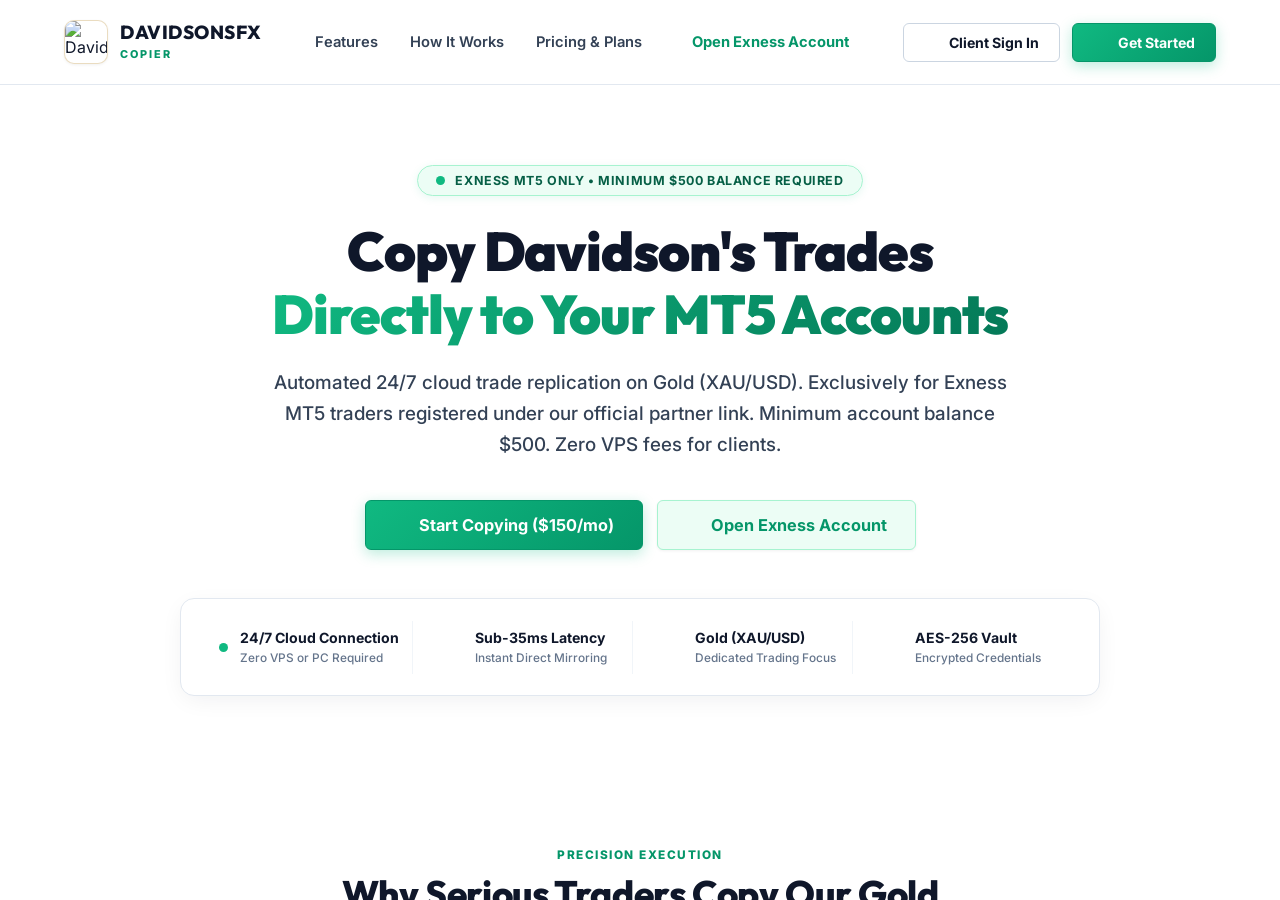
==== commit 0a335354: "Add Exness affiliate partner link,  min deposit requirement, and update pricing tiers ( signals /  c" ====
--- a/index.html
+++ b/index.html
@@ -29,6 +29,9 @@
         <a href="#features">Features</a>
         <a href="#how-it-works">How It Works</a>
         <a href="#pricing">Pricing & Plans</a>
+        <a href="https://www.exness.com/?utm_source=partners&ex_ol=1" target="_blank" style="color: #059669; font-weight: 700; display: inline-flex; align-items: center; gap: 4px;">
+          <i data-lucide="external-link" style="width: 14px; height: 14px;"></i> Open Exness Account
+        </a>
       </div>
       <div class="nav-auth-actions">
         <button class="btn btn-outline" onclick="openAuthModal('login')">
@@ -44,23 +47,23 @@
     <section class="hero-section">
       <div class="hero-badge">
         <span class="live-dot-green"></span>
-        <span>EXCLUSIVE GOLD (XAU/USD) CLOUD TRADING</span>
+        <span>EXNESS MT5 ONLY • MINIMUM $500 BALANCE REQUIRED</span>
       </div>
       <h1 class="hero-title">
         Copy Davidson's Trades <br>
         <span class="highlight-green">Directly to Your MT5 Accounts</span>
       </h1>
       <p class="hero-subtitle">
-        Automated 24/7 cloud trade replication on Gold (XAU/USD). Zero VPS fees for clients, sub-35ms broker latency, and automated proportional risk management.
+        Automated 24/7 cloud trade replication on Gold (XAU/USD). Exclusively for Exness MT5 traders registered under our official partner link. Minimum account balance $500. Zero VPS fees for clients.
       </p>
 
       <div class="hero-cta-group">
         <button class="btn btn-primary btn-lg" onclick="openAuthModal('register')">
-          <i data-lucide="zap"></i> Start Copying Gold
+          <i data-lucide="zap"></i> Start Copying ($150/mo)
         </button>
-        <button class="btn btn-secondary btn-lg" onclick="document.getElementById('how-it-works').scrollIntoView({behavior: 'smooth'})">
-          <i data-lucide="info"></i> How It Works
-        </button>
+        <a href="https://www.exness.com/?utm_source=partners&ex_ol=1" target="_blank" class="btn btn-secondary btn-lg" style="color: #059669; border-color: #a7f3d0; background: #ecfdf5;">
+          <i data-lucide="external-link"></i> Open Exness Account
+        </a>
       </div>
 
       <!-- Live Features & Performance Ribbon -->
@@ -141,20 +144,20 @@
       <div class="steps-grid">
         <div class="step-card">
           <div class="step-num">01</div>
-          <h3>Create Your Account</h3>
-          <p>Register on the DavidsonsFX Copier portal with your email and phone or Telegram handle.</p>
+          <h3>Open Exness Account (Min. $500)</h3>
+          <p>Create your MT5 account under our official <a href="https://www.exness.com/?utm_source=partners&ex_ol=1" target="_blank" style="color: #059669; font-weight: 700; text-decoration: underline;">Exness Partner Link</a> and deposit a minimum of $500 USD.</p>
         </div>
 
         <div class="step-card">
           <div class="step-num">02</div>
-          <h3>Submit MT5 & Payment</h3>
-          <p>Enter your MT5 Login number, broker server, and your payment transaction reference (M-Pesa / USDT / Card).</p>
+          <h3>Submit MT5 & Subscription</h3>
+          <p>Register on this portal, submit your Exness MT5 login credentials, and pay your subscription ($150 for Copier or $10 for Private Channel).</p>
         </div>
 
         <div class="step-card">
           <div class="step-num">03</div>
           <h3>Admin Approval & Live Copy</h3>
-          <p>Admin confirms your payment, binds your account to the Master, and Gold copying starts instantly!</p>
+          <p>Admin confirms your partner link registration and payment, binds your account to the Master, and live Gold copying starts instantly!</p>
         </div>
       </div>
     </section>
@@ -162,28 +165,48 @@
     <!-- Pricing Section -->
     <section id="pricing" class="landing-section">
       <div class="section-header">
-        <span class="section-tag">TRANSPARENT VIP ACCESS</span>
-        <h2>DavidsonsFX Copier Subscription</h2>
-        <p>Simple, honest pricing. No hidden fees or profit cuts.</p>
+        <span class="section-tag">OFFICIAL SUBSCRIPTION TIERS</span>
+        <h2>Choose Your DavidsonsFX Access</h2>
+        <p>Transparent pricing tailored for private subscribers and automated copier traders.</p>
       </div>
 
       <div class="pricing-grid">
+        <!-- Tier 1: Private Signal Channel -->
+        <div class="pricing-card pricing-card-secondary">
+          <div class="pricing-badge" style="background: #334155;">SIGNALS ONLY</div>
+          <h3>Private VIP Channel</h3>
+          <div class="price-amount">$10 <span>/ month</span></div>
+          <p class="price-desc">Direct access to Davidson's private Telegram signal group.</p>
+          <ul class="price-features">
+            <li><i data-lucide="check" class="text-green"></i> Real-Time Daily Gold (XAU/USD) Signals</li>
+            <li><i data-lucide="check" class="text-green"></i> Exact Entry, Stop-Loss & Take-Profit Levels</li>
+            <li><i data-lucide="check" class="text-green"></i> London & New York Session Setups</li>
+            <li><i data-lucide="check" class="text-green"></i> High Risk-to-Reward Ratio Execution</li>
+            <li><i data-lucide="check" class="text-green"></i> Private Community Chat & Market Updates</li>
+          </ul>
+          <button class="btn btn-secondary btn-block btn-lg" onclick="openAuthModal('register')">
+            Join VIP Channel ($10)
+          </button>
+        </div>
+
+        <!-- Tier 2: Automated Gold Copier -->
         <div class="pricing-card">
-          <div class="pricing-badge">VIP GOLD PASS</div>
-          <h3>Monthly Access</h3>
-          <div class="price-amount">$50 <span>/ month</span></div>
-          <p class="price-desc">Full 24/7 cloud trade replication on Gold (XAU/USD).</p>
+          <div class="pricing-badge">VIP GOLD COPIER</div>
+          <h3>Automated Copier</h3>
+          <div class="price-amount">$150 <span>/ month</span></div>
+          <p class="price-desc">Full 24/7 cloud trade replication directly into your Exness MT5.</p>
           <ul class="price-features">
-            <li><i data-lucide="check" class="text-green"></i> 1 Connected MT5 Trading Account</li>
-            <li><i data-lucide="check" class="text-green"></i> Dedicated XAU/USD (Gold) Execution Stream</li>
-            <li><i data-lucide="check" class="text-green"></i> Sub-35ms Low Latency Execution</li>
+            <li><i data-lucide="check" class="text-green"></i> 1 Connected Exness MT5 Trading Account</li>
+            <li><i data-lucide="check" class="text-green"></i> <strong>Must use Exness Partner Link</strong></li>
+            <li><i data-lucide="check" class="text-green"></i> <strong>Minimum $500 Account Balance Required</strong></li>
+            <li><i data-lucide="check" class="text-green"></i> Sub-35ms Ultra Low Latency Execution</li>
             <li><i data-lucide="check" class="text-green"></i> Automated Proportional Equity Lot Sizing</li>
             <li><i data-lucide="check" class="text-green"></i> Real-Time Stop Loss & Take Profit Sync</li>
-            <li><i data-lucide="check" class="text-green"></i> Instant Admin Verification via M-Pesa / USDT / Card</li>
-            <li><i data-lucide="check" class="text-green"></i> Priority Direct WhatsApp & Telegram Support</li>
+            <li><i data-lucide="check" class="text-green"></i> Zero VPS or PC Required (100% Cloud Handled)</li>
+            <li><i data-lucide="check" class="text-green"></i> Priority 1-on-1 WhatsApp & Telegram Support</li>
           </ul>
           <button class="btn btn-primary btn-block btn-lg" onclick="openAuthModal('register')">
-            Subscribe & Connect MT5 Account
+            Subscribe to Copier ($150)
           </button>
         </div>
       </div>
@@ -591,26 +614,37 @@
       </div>
       <form id="form-add-account" onsubmit="submitAddAccount(event)">
         <div class="modal-body">
+          <!-- Exness Partner Banner -->
+          <div style="background: #ecfdf5; border: 1.5px solid #a7f3d0; border-radius: var(--radius-sm); padding: 12px 16px; display: flex; align-items: center; justify-content: space-between; gap: 12px; flex-wrap: wrap;">
+            <div>
+              <strong style="color: #065f46; font-size: 0.88rem; display: block;">Mandatory: Exness MT5 Account (Min. $500 Deposit)</strong>
+              <span style="color: #047857; font-size: 0.76rem;">You must create your account under DavidsonsFX Partner Link to be approved.</span>
+            </div>
+            <a href="https://www.exness.com/?utm_source=partners&ex_ol=1" target="_blank" class="btn btn-sm btn-primary" style="padding: 6px 14px; font-size: 0.78rem;">
+              <i data-lucide="external-link"></i> Open Exness Account
+            </a>
+          </div>
+
           <div class="form-row">
             <div class="form-group">
               <label>Account Label</label>
               <input type="text" id="acc-name" class="form-control" placeholder="e.g. Exness Gold VIP" required>
             </div>
             <div class="form-group">
-              <label>MT5 Login Number</label>
-              <input type="number" id="acc-login" class="form-control" placeholder="e.g. 50123456" required>
+              <label>Exness MT5 Login Number</label>
+              <input type="number" id="acc-login" class="form-control" placeholder="e.g. 81751427" required>
             </div>
           </div>
 
           <div class="form-row">
             <div class="form-group">
-              <label>MT5 Master Password</label>
+              <label>MT5 Trading Password</label>
               <input type="password" id="acc-password" class="form-control" placeholder="Trading password" required>
               <small class="form-hint">Stored with AES-256 Fernet GCM encryption.</small>
             </div>
             <div class="form-group">
-              <label>Broker Server Name</label>
-              <input type="text" id="acc-server" class="form-control" placeholder="e.g. Exness-Real7" required>
+              <label>Exness Server Name</label>
+              <input type="text" id="acc-server" class="form-control" placeholder="e.g. Exness-Real7 or Exness-MT5Trial10" required>
             </div>
           </div>
 
--- a/css/style.css
+++ b/css/style.css
@@ -1330,8 +1330,11 @@
 
 /* Pricing Grid */
 .pricing-grid {
-  display: flex;
-  justify-content: center;
+  display: grid;
+  grid-template-columns: repeat(auto-fit, minmax(320px, 1fr));
+  gap: 2rem;
+  max-width: 860px;
+  margin: 0 auto;
 }
 
 .pricing-card {
@@ -1340,12 +1343,21 @@
   border-radius: var(--radius-lg);
   padding: 3rem 2.5rem;
   width: 100%;
-  max-width: 450px;
   position: relative;
   box-shadow: 0 12px 35px -5px rgba(16, 185, 129, 0.18);
   display: flex;
   flex-direction: column;
   transition: all 0.25s ease;
+}
+
+.pricing-card.pricing-card-secondary {
+  border: 1.5px solid #cbd5e1;
+  box-shadow: 0 8px 24px -4px rgba(15, 23, 42, 0.08);
+}
+
+.pricing-card.pricing-card-secondary:hover {
+  border-color: #94a3b8;
+  box-shadow: 0 12px 30px -4px rgba(15, 23, 42, 0.12);
 }
 
 .pricing-card:hover {
